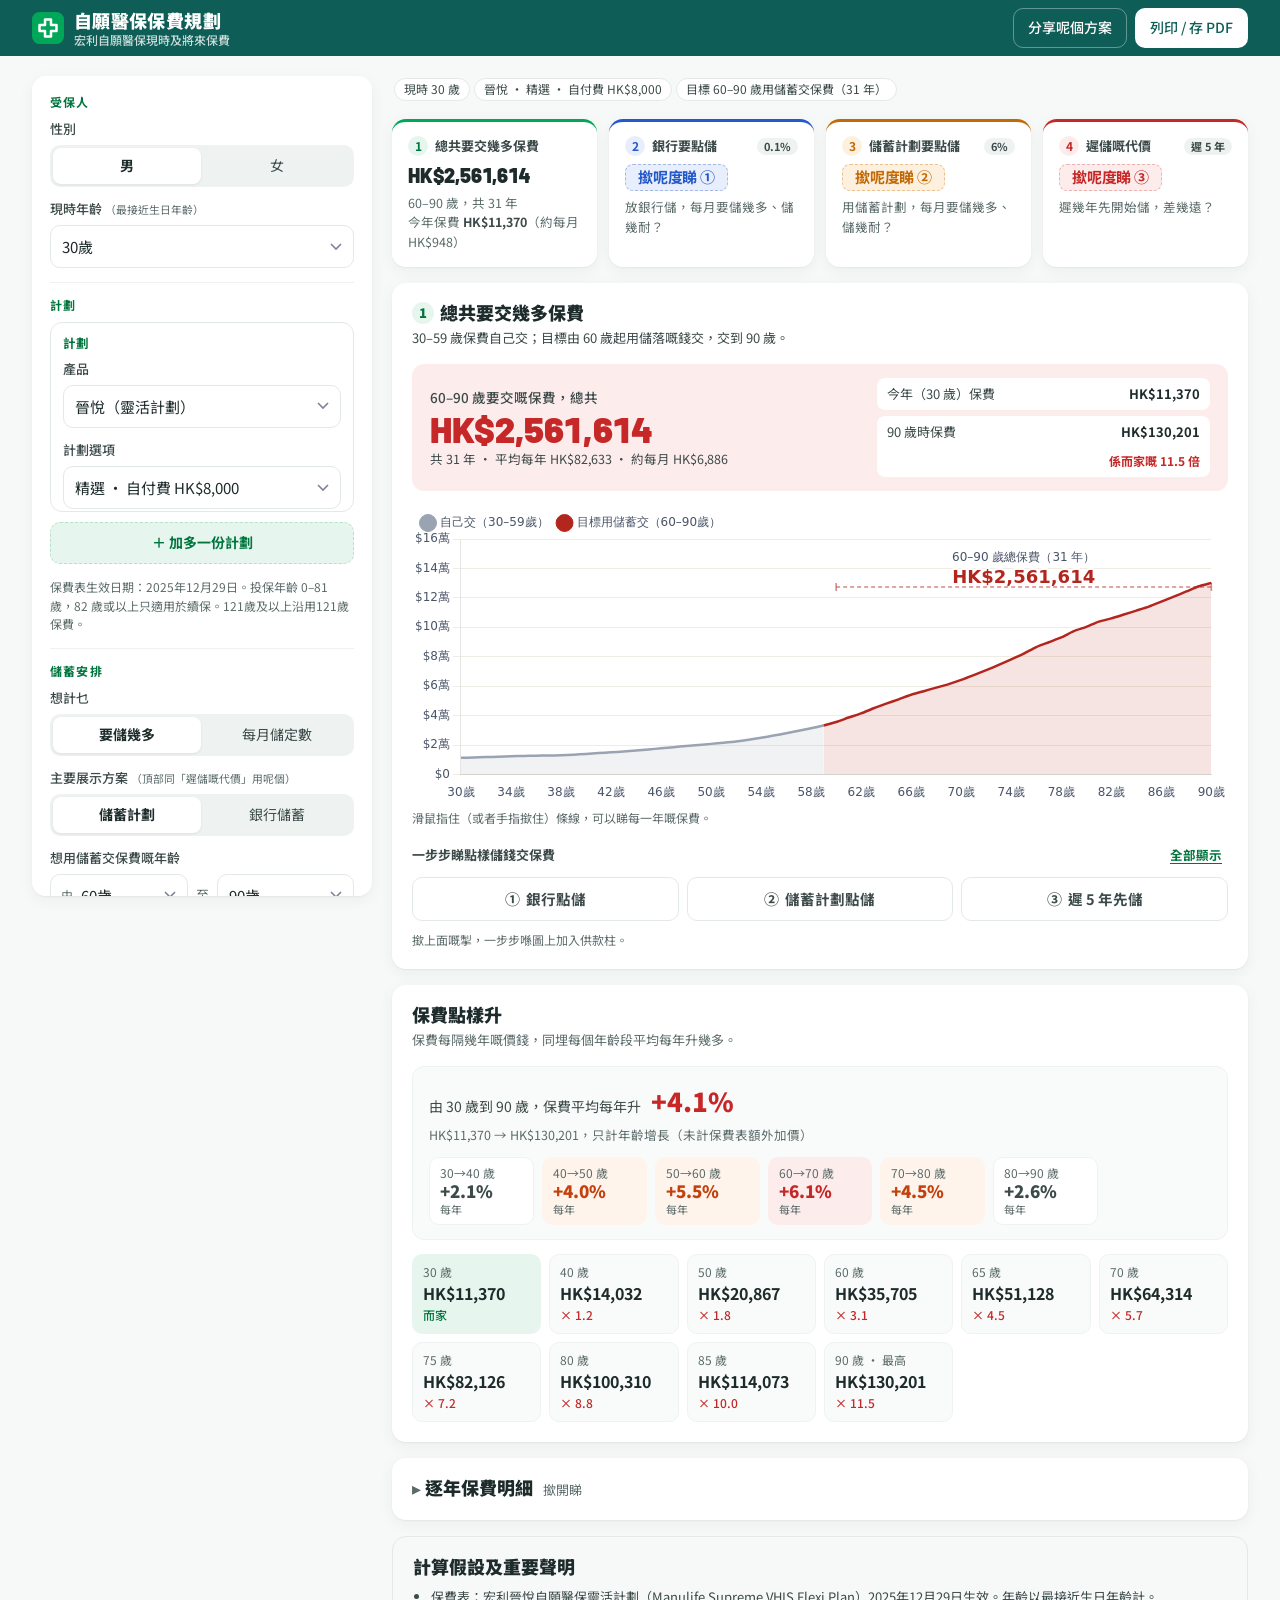
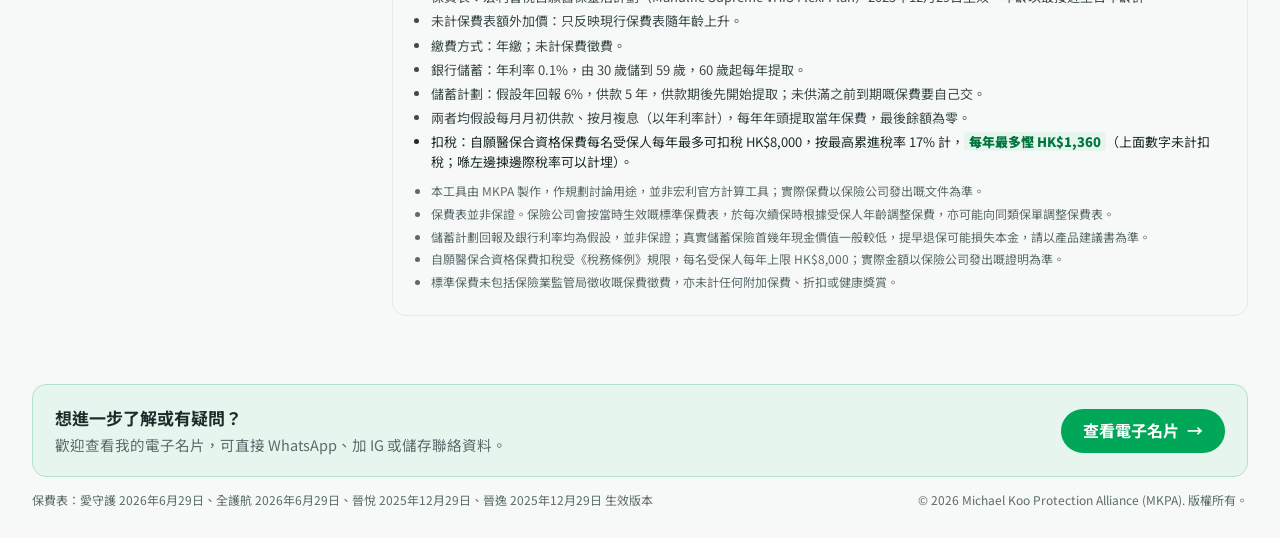
==== index.html @ 724c80df "頁頭：工具名下面加一行細字簡介 Co-Authored-By: Claude Opus 5.5 <noreply@anthropic.com> Claude-Session: https://clau" ====
<!DOCTYPE html>
<html lang="zh-Hant-HK">
<head>
  <meta charset="UTF-8">
  <meta name="viewport" content="width=device-width, initial-scale=1.0">
  <title>自願醫保保費規劃</title>
<meta name="theme-color" content="#0E5E57">
<link rel="icon" href="favicon.ico" sizes="32x32">
<link rel="icon" href="favicon.svg" type="image/svg+xml">
<link rel="apple-touch-icon" href="apple-touch-icon.png">
<link rel="manifest" href="site.webmanifest">
<link rel="preconnect" href="https://fonts.googleapis.com">
<link rel="preconnect" href="https://fonts.gstatic.com" crossorigin>
<link href="https://fonts.googleapis.com/css2?family=Barlow:wght@500;600;700&family=Noto+Sans+HK:wght@400;500;700;900&display=swap" rel="stylesheet">
  <meta name="description" content="宏利自願醫保：現時保費、將來保費、要儲幾多、遲儲嘅代價">
  <link rel="stylesheet" href="css/style.css">
</head>
<body>
  <header class="topbar mk-header">
    <div class="wrap topbar__inner">
      <div class="topbar__brand">
        <img class="mk-logo" src="favicon.svg" alt="" width="32" height="32">
        <div class="mk-name"><h1>自願醫保保費規劃</h1><small class="mk-sub">宏利自願醫保現時及將來保費</small></div>
      </div>
      <div class="topbar__actions no-print">
        <button type="button" class="btn btn--ghost" id="copyLink">分享<span class="mk-long">呢個方案</span></button>
        <button type="button" class="btn btn--light" id="printBtn">列印<span class="mk-long"> / 存 PDF</span></button>
      </div>
    </div>
  </header>

  <main class="wrap layout">
    <!-- 輸入 -->
    <aside class="panel no-print" aria-label="輸入資料">
      <a class="jump" href="#results">睇結果 ↓</a>
      <section class="group">
        <h2 class="group__title">受保人</h2>
        <div class="field">
          <span class="label">性別</span>
          <div class="seg" role="radiogroup" id="genderSeg">
            <button type="button" role="radio" data-value="M" aria-checked="true">男</button>
            <button type="button" role="radio" data-value="F" aria-checked="false">女</button>
          </div>
        </div>
        <label class="field">
          <span class="label">現時年齡 <small>（最接近生日年齡）</small></span>
          <select id="currentAge"></select>
        </label>
      </section>

      <section class="group">
        <h2 class="group__title">計劃</h2>
        <div class="plan-box">
          <div class="plan-box__head"><span id="planNo1">計劃</span></div>
          <label class="field">
            <span class="label">產品</span>
            <select id="product"></select>
          </label>
          <label class="field">
            <span class="label">計劃選項</span>
            <select id="option"></select>
          </label>
        </div>
        <div id="extraPlans"></div>
        <button type="button" class="btn-add" id="addPlan">＋ 加多一份計劃</button>
        <p class="hint" id="productHint"></p>
      </section>

      <section class="group">
        <h2 class="group__title">儲蓄安排</h2>
        <div class="field">
          <span class="label">想計乜</span>
          <div class="seg" role="radiogroup" id="calcSeg">
            <button type="button" role="radio" data-value="need" aria-checked="true">要儲幾多</button>
            <button type="button" role="radio" data-value="fixed" aria-checked="false">每月儲定數</button>
          </div>
        </div>
        <div class="field" id="msWrap" hidden>
          <span class="label">每月儲 <small>（港元）</small></span>
          <div class="range-row range-row--num"><button type="button" class="step" data-for="monthlySaving" data-dir="-1" aria-label="減少">−</button><input type="number" id="monthlySaving" class="num-input" min="0" step="500" inputmode="numeric" value="2000"><button type="button" class="step" data-for="monthlySaving" data-dir="1" aria-label="增加">＋</button></div>
          <p class="hint">計埋利息之後，睇吓夠交保費交到幾多歲。</p>
        </div>
        <div class="field">
          <span class="label">主要展示方案 <small>（頂部同「遲儲嘅代價」用呢個）</small></span>
          <div class="seg" role="radiogroup" id="focusSeg">
            <button type="button" role="radio" data-value="plan" aria-checked="true">儲蓄計劃</button>
            <button type="button" role="radio" data-value="bank" aria-checked="false">銀行儲蓄</button>
          </div>
        </div>
        <div class="field">
          <span class="label" id="ageRangeLabel">想用儲蓄交保費嘅年齡</span>
          <div class="range-pair">
            <label class="range-pair__item"><span class="range-pair__tag">由</span><select id="startAge" aria-label="由幾歲開始用儲蓄交保費"></select></label>
            <span class="range-pair__dash" aria-hidden="true">至</span>
            <label class="range-pair__item"><select id="endAge" aria-label="交到幾歲"></select></label>
          </div>
          <p class="hint" id="ageRangeHint">之前嘅保費照舊自己交，同時儲錢。儲蓄計劃要供滿供款年期先可以提取，未供滿之前到期嘅保費都係自己交。</p>
        </div>
        <div class="field">
          <div class="label label--row"><span>銀行儲蓄利率</span><output id="bankRateOut" class="pill pill--bank"></output></div>
          <div class="range-row"><button type="button" class="step" data-for="bankRate" data-dir="-1" aria-label="減少">−</button><input type="range" id="bankRate" min="0" max="8" step="0.1" value="0.1"><button type="button" class="step" data-for="bankRate" data-dir="1" aria-label="增加">＋</button></div>
          <p class="hint">活期儲蓄一般約 0.1%；定期存款利率較高但要鎖定。</p>
        </div>
        <div class="field">
          <div class="label label--row"><span>儲蓄計劃假設年回報</span><output id="planRateOut" class="pill pill--plan"></output></div>
          <div class="range-row"><button type="button" class="step" data-for="planRate" data-dir="-1" aria-label="減少">−</button><input type="range" id="planRate" min="0" max="10" step="0.1" value="6"><button type="button" class="step" data-for="planRate" data-dir="1" aria-label="增加">＋</button></div>
        </div>
        <div class="field">
          <div class="label label--row"><span>儲蓄計劃供款年期</span><output id="planYearsOut" class="pill pill--plan"></output></div>
          <div class="range-row"><button type="button" class="step" data-for="planYears" data-dir="-1" aria-label="減少">−</button><input type="range" id="planYears" min="1" max="20" step="1" value="5"><button type="button" class="step" data-for="planYears" data-dir="1" aria-label="增加">＋</button></div>
          <p class="hint">儲蓄保險一般要供滿供款期先可以提取，常見有 2、5、10 年；預設 5 年，按你介紹嘅產品改。</p>
        </div>
      </section>

      <section class="group">
        <h2 class="group__title">保費假設</h2>
        <div class="field">
          <div class="label label--row"><span>保費表每年額外加價 <small>（醫療通脹，喺年齡升幅之上）</small></span><output id="inflationOut" class="pill"></output></div>
          <div class="range-row"><button type="button" class="step" data-for="inflation" data-dir="-1" aria-label="減少">−</button><input type="range" id="inflation" min="0" max="8" step="0.5" value="0"><button type="button" class="step" data-for="inflation" data-dir="1" aria-label="增加">＋</button></div>
          <div class="combo" id="inflationCombo"></div>
          <p class="hint">保費隨年齡上升嘅部分，保費表已經計咗。呢度係保險公司將成個保費表加價，建議用 0%–3%；0% 即係只按現行保費表。</p>
        </div>
        <div class="field">
          <span class="label">繳費方式</span>
          <div class="seg seg--4" role="radiogroup" id="modeSeg">
            <button type="button" role="radio" data-value="annual" aria-checked="true">年繳</button>
            <button type="button" role="radio" data-value="semi" aria-checked="false">半年</button>
            <button type="button" role="radio" data-value="quarterly" aria-checked="false">季繳</button>
            <button type="button" role="radio" data-value="monthly" aria-checked="false">月繳</button>
          </div>
        </div>
        <label class="field">
            <span class="label">扣稅 <small>（按邊際稅率）</small></span>
            <select id="taxRate">
              <option value="0" selected>唔計</option>
              <option value="0.02">2%</option>
              <option value="0.06">6%</option>
              <option value="0.10">10%</option>
              <option value="0.14">14%</option>
              <option value="0.15">15%（標準稅率）</option>
              <option value="0.16">16%（標準稅率）</option>
              <option value="0.17">17%</option>
            </select>
        </label>
        <label class="check">
          <input type="checkbox" id="levy">
          <span>加上保費徵費（0.1%）</span>
        </label>
      </section>

      <button type="button" class="btn btn--outline btn--block" id="resetBtn">重設</button>
    </aside>

    <!-- 結果 -->
    <section class="results" id="results" aria-live="polite">
      <div class="errors" id="errors" hidden></div>

      <div id="resultBody">
        <div class="print-only print-meta" id="printMeta"></div>
        <div class="client-line" id="clientLine"></div>

        <div class="kpis">
          <a class="kpi" href="#secFuture">
            <div class="kpi__q"><span class="num">1</span>總共要交幾多保費</div>
            <div class="kpi__v" id="kTotal">—</div>
            <div class="kpi__s" id="kTotalSub"></div>
          </a>
          <a class="kpi kpi--bank" href="#secSave" data-step="bank">
            <div class="kpi__q"><span class="num">2</span><span id="kBankTitle">銀行要點儲</span><span class="kpi__tag" id="kBankTag"></span></div>
            <div class="kpi__v" id="kBank">—</div>
            <div class="kpi__s" id="kBankSub"></div>
          </a>
          <a class="kpi kpi--plan" href="#secSave" data-step="plan">
            <div class="kpi__q"><span class="num">3</span><span id="kPlanTitle">儲蓄計劃要點儲</span><span class="kpi__tag" id="kPlanTag"></span></div>
            <div class="kpi__v" id="kPlan">—</div>
            <div class="kpi__s" id="kPlanSub"></div>
          </a>
          <a class="kpi kpi--alert" href="#secDelay" data-step="delay">
            <div class="kpi__q"><span class="num">4</span>遲儲嘅代價<span class="kpi__tag" id="kDelayTag"></span></div>
            <div class="kpi__v" id="kDelay">—</div>
            <div class="kpi__s" id="kDelaySub"></div>
          </a>
        </div>

        <!-- 1：總保費 + 一步步睇點儲 -->
        <section class="card" id="secFuture">
          <header class="card__head">
            <div>
              <h2><span class="num">1</span>總共要交幾多保費</h2>
              <p class="card__sub who-line" id="futureWho"></p>
              <p class="card__sub" id="futureSub"></p>
            </div>
          </header>
          <div class="total-hero" id="totalHero"></div>
          <div class="chart chart--tall"><canvas id="premiumChart" aria-label="逐年保費圖"></canvas></div>
          <p class="hint chart-tip no-print">滑鼠指住（或者手指撳住）條線，可以睇每一年嘅保費。</p>
          <div class="story no-print" id="story">
            <div class="story__title"><span>一步步睇點樣儲錢交保費</span><button type="button" class="story__all" id="storyAll">全部顯示</button></div>
            <div class="story__steps">
              <button type="button" class="story__btn story__btn--bank" data-step="bank" aria-pressed="false"><span class="story__n">①</span><span>銀行點儲</span></button>
              <button type="button" class="story__btn story__btn--plan" data-step="plan" aria-pressed="false"><span class="story__n">②</span><span>儲蓄計劃點儲</span></button>
              <button type="button" class="story__btn story__btn--delay" data-step="delay" aria-pressed="false"><span class="story__n">③</span><span id="storyDelayLabel">遲 5 年先儲</span></button>
            </div>
          </div>
          <div class="story-notes" id="storyNotes"></div>
        </section>

        <!-- 3 -->
        <section class="card" id="secSave">
          <header class="card__head">
            <div>
              <h2><span class="num">2</span><span class="num">3</span><span id="saveTitle">要儲幾多</span></h2>
              <p class="card__sub" id="saveSub"></p>
            </div>
          </header>
          <div class="compare" id="compare"></div>
          <h3 class="mini-title" id="totalTitle">總共要拎出嚟</h3>
          <div class="hbars" id="totalBars"></div>
          <details class="more">
            <summary>睇儲蓄戶口餘額變化</summary>
            <p class="card__sub">先儲錢令餘額上升，開始交保費後逐年減少，去到最後一年剛好用晒。</p>
            <div class="chart"><canvas id="balanceChart" aria-label="儲蓄餘額圖"></canvas></div>
          </details>
        </section>

        <!-- 4 -->
        <section class="card" id="secDelay">
          <header class="card__head card__head--wrap">
            <div>
              <h2><span class="num num--alert">4</span>遲儲嘅代價</h2>
              <p class="card__sub" id="delaySub"></p>
            </div>
            <div class="seg seg--tabs no-print" role="radiogroup" id="delayTabs">
              <button type="button" role="radio" data-value="plan" aria-checked="true">儲蓄計劃</button>
              <button type="button" role="radio" data-value="bank" aria-checked="false">銀行儲蓄</button>
            </div>
          </header>
          <div class="delay-lead" id="delayLead"></div>
          <div class="ladder" id="delayLadder"></div>
          <p class="hint ladder-note"><span class="key key--base" id="keyBase"></span><span id="keyBaseText">而家開始每月要儲</span>　<span class="key key--extra"></span><span id="keyExtraText">遲咗每月要多儲</span></p>
          <div class="nosave" id="noSave"></div>
        </section>

        <!-- 保費點樣升 -->
        <section class="card" id="secGrowth">
          <header class="card__head">
            <div>
              <h2>保費點樣升</h2>
              <p class="card__sub">保費每隔幾年嘅價錢，同埋每個年齡段平均每年升幾多。</p>
            </div>
          </header>
          <div id="growth"></div>
          <div class="milestones" id="milestones"></div>
        </section>

        <!-- 明細 -->
        <section class="card">
          <details id="detailBox">
            <summary><h2>逐年保費明細</h2><span class="card__sub">撳開睇</span></summary>
            <p class="hint" id="detailNote"></p>
            <div class="table-wrap"><table class="detail" id="detailTable"></table></div>
          </details>
        </section>

        <section class="card card--quiet">
          <h2>計算假設及重要聲明</h2>
          <ul class="assume" id="assumptions"></ul>
          <ul class="disclaimer">
            <li>本工具由 MKPA 製作，作規劃討論用途，並非宏利官方計算工具；實際保費以保險公司發出嘅文件為準。</li>
            <li>保費表並非保證。保險公司會按當時生效嘅標準保費表，於每次續保時根據受保人年齡調整保費，亦可能向同類保單調整保費表。</li>
            <li>儲蓄計劃回報及銀行利率均為假設，並非保證；真實儲蓄保險首幾年現金價值一般較低，提早退保可能損失本金，請以產品建議書為準。</li>
            <li>自願醫保合資格保費扣稅受《稅務條例》規限，每名受保人每年上限 HK$8,000；實際金額以保險公司發出嘅證明為準。</li>
            <li>標準保費未包括保險業監管局徵收嘅保費徵費，亦未計任何附加保費、折扣或健康獎賞。</li>
          </ul>
        </section>
      </div>
    </section>
  </main>

  <footer class="footer">
    <div class="wrap">
      <div class="mk-ecard">
        <div class="mk-ecard-txt"><b>想進一步了解或有疑問？</b><span>歡迎查看我的電子名片，可直接 WhatsApp、加 IG 或儲存聯絡資料。</span></div>
        <a class="mk-ecard-btn" href="https://api.portfoplus.com/api/v1/adviser/5e41564ab3b1bc00153394db?m=link&amp;r=adviser" target="_blank" rel="noopener">查看電子名片 <span aria-hidden="true">→</span></a>
        <div class="mk-ecard-qr"><svg viewBox="0 0 41 41" width="90" height="90" shape-rendering="crispEdges" aria-label="電子名片二維碼"><rect width="41" height="41" fill="#fff"/><path d="M2,2h1v1h-1zM3,2h1v1h-1zM4,2h1v1h-1zM5,2h1v1h-1zM6,2h1v1h-1zM7,2h1v1h-1zM8,2h1v1h-1zM11,2h1v1h-1zM16,2h1v1h-1zM19,2h1v1h-1zM20,2h1v1h-1zM21,2h1v1h-1zM22,2h1v1h-1zM25,2h1v1h-1zM28,2h1v1h-1zM32,2h1v1h-1zM33,2h1v1h-1zM34,2h1v1h-1zM35,2h1v1h-1zM36,2h1v1h-1zM37,2h1v1h-1zM38,2h1v1h-1zM2,3h1v1h-1zM8,3h1v1h-1zM11,3h1v1h-1zM15,3h1v1h-1zM16,3h1v1h-1zM18,3h1v1h-1zM19,3h1v1h-1zM22,3h1v1h-1zM24,3h1v1h-1zM28,3h1v1h-1zM29,3h1v1h-1zM32,3h1v1h-1zM38,3h1v1h-1zM2,4h1v1h-1zM4,4h1v1h-1zM5,4h1v1h-1zM6,4h1v1h-1zM8,4h1v1h-1zM10,4h1v1h-1zM14,4h1v1h-1zM22,4h1v1h-1zM23,4h1v1h-1zM24,4h1v1h-1zM25,4h1v1h-1zM29,4h1v1h-1zM32,4h1v1h-1zM34,4h1v1h-1zM35,4h1v1h-1zM36,4h1v1h-1zM38,4h1v1h-1zM2,5h1v1h-1zM4,5h1v1h-1zM5,5h1v1h-1zM6,5h1v1h-1zM8,5h1v1h-1zM10,5h1v1h-1zM11,5h1v1h-1zM14,5h1v1h-1zM18,5h1v1h-1zM19,5h1v1h-1zM21,5h1v1h-1zM24,5h1v1h-1zM25,5h1v1h-1zM26,5h1v1h-1zM27,5h1v1h-1zM28,5h1v1h-1zM29,5h1v1h-1zM30,5h1v1h-1zM32,5h1v1h-1zM34,5h1v1h-1zM35,5h1v1h-1zM36,5h1v1h-1zM38,5h1v1h-1zM2,6h1v1h-1zM4,6h1v1h-1zM5,6h1v1h-1zM6,6h1v1h-1zM8,6h1v1h-1zM10,6h1v1h-1zM11,6h1v1h-1zM16,6h1v1h-1zM17,6h1v1h-1zM20,6h1v1h-1zM21,6h1v1h-1zM25,6h1v1h-1zM30,6h1v1h-1zM32,6h1v1h-1zM34,6h1v1h-1zM35,6h1v1h-1zM36,6h1v1h-1zM38,6h1v1h-1zM2,7h1v1h-1zM8,7h1v1h-1zM10,7h1v1h-1zM12,7h1v1h-1zM14,7h1v1h-1zM20,7h1v1h-1zM22,7h1v1h-1zM23,7h1v1h-1zM24,7h1v1h-1zM29,7h1v1h-1zM32,7h1v1h-1zM38,7h1v1h-1zM2,8h1v1h-1zM3,8h1v1h-1zM4,8h1v1h-1zM5,8h1v1h-1zM6,8h1v1h-1zM7,8h1v1h-1zM8,8h1v1h-1zM10,8h1v1h-1zM12,8h1v1h-1zM14,8h1v1h-1zM16,8h1v1h-1zM18,8h1v1h-1zM20,8h1v1h-1zM22,8h1v1h-1zM24,8h1v1h-1zM26,8h1v1h-1zM28,8h1v1h-1zM30,8h1v1h-1zM32,8h1v1h-1zM33,8h1v1h-1zM34,8h1v1h-1zM35,8h1v1h-1zM36,8h1v1h-1zM37,8h1v1h-1zM38,8h1v1h-1zM10,9h1v1h-1zM11,9h1v1h-1zM12,9h1v1h-1zM13,9h1v1h-1zM15,9h1v1h-1zM16,9h1v1h-1zM17,9h1v1h-1zM23,9h1v1h-1zM24,9h1v1h-1zM25,9h1v1h-1zM26,9h1v1h-1zM28,9h1v1h-1zM2,10h1v1h-1zM4,10h1v1h-1zM5,10h1v1h-1zM6,10h1v1h-1zM7,10h1v1h-1zM8,10h1v1h-1zM15,10h1v1h-1zM16,10h1v1h-1zM17,10h1v1h-1zM19,10h1v1h-1zM22,10h1v1h-1zM27,10h1v1h-1zM29,10h1v1h-1zM30,10h1v1h-1zM32,10h1v1h-1zM33,10h1v1h-1zM34,10h1v1h-1zM35,10h1v1h-1zM36,10h1v1h-1zM2,11h1v1h-1zM3,11h1v1h-1zM4,11h1v1h-1zM7,11h1v1h-1zM9,11h1v1h-1zM11,11h1v1h-1zM13,11h1v1h-1zM16,11h1v1h-1zM17,11h1v1h-1zM18,11h1v1h-1zM20,11h1v1h-1zM21,11h1v1h-1zM24,11h1v1h-1zM25,11h1v1h-1zM26,11h1v1h-1zM28,11h1v1h-1zM31,11h1v1h-1zM37,11h1v1h-1zM3,12h1v1h-1zM4,12h1v1h-1zM5,12h1v1h-1zM8,12h1v1h-1zM11,12h1v1h-1zM15,12h1v1h-1zM16,12h1v1h-1zM20,12h1v1h-1zM23,12h1v1h-1zM24,12h1v1h-1zM26,12h1v1h-1zM27,12h1v1h-1zM28,12h1v1h-1zM29,12h1v1h-1zM32,12h1v1h-1zM34,12h1v1h-1zM35,12h1v1h-1zM37,12h1v1h-1zM38,12h1v1h-1zM2,13h1v1h-1zM4,13h1v1h-1zM5,13h1v1h-1zM7,13h1v1h-1zM11,13h1v1h-1zM14,13h1v1h-1zM16,13h1v1h-1zM18,13h1v1h-1zM21,13h1v1h-1zM23,13h1v1h-1zM24,13h1v1h-1zM25,13h1v1h-1zM26,13h1v1h-1zM29,13h1v1h-1zM31,13h1v1h-1zM32,13h1v1h-1zM35,13h1v1h-1zM38,13h1v1h-1zM4,14h1v1h-1zM5,14h1v1h-1zM8,14h1v1h-1zM11,14h1v1h-1zM13,14h1v1h-1zM14,14h1v1h-1zM15,14h1v1h-1zM19,14h1v1h-1zM22,14h1v1h-1zM26,14h1v1h-1zM27,14h1v1h-1zM28,14h1v1h-1zM29,14h1v1h-1zM30,14h1v1h-1zM31,14h1v1h-1zM32,14h1v1h-1zM34,14h1v1h-1zM36,14h1v1h-1zM37,14h1v1h-1zM38,14h1v1h-1zM3,15h1v1h-1zM5,15h1v1h-1zM6,15h1v1h-1zM7,15h1v1h-1zM9,15h1v1h-1zM10,15h1v1h-1zM13,15h1v1h-1zM14,15h1v1h-1zM15,15h1v1h-1zM20,15h1v1h-1zM21,15h1v1h-1zM25,15h1v1h-1zM30,15h1v1h-1zM31,15h1v1h-1zM33,15h1v1h-1zM37,15h1v1h-1zM2,16h1v1h-1zM3,16h1v1h-1zM6,16h1v1h-1zM8,16h1v1h-1zM10,16h1v1h-1zM15,16h1v1h-1zM17,16h1v1h-1zM23,16h1v1h-1zM24,16h1v1h-1zM26,16h1v1h-1zM28,16h1v1h-1zM29,16h1v1h-1zM30,16h1v1h-1zM32,16h1v1h-1zM33,16h1v1h-1zM34,16h1v1h-1zM35,16h1v1h-1zM38,16h1v1h-1zM2,17h1v1h-1zM5,17h1v1h-1zM6,17h1v1h-1zM7,17h1v1h-1zM10,17h1v1h-1zM12,17h1v1h-1zM13,17h1v1h-1zM14,17h1v1h-1zM16,17h1v1h-1zM20,17h1v1h-1zM21,17h1v1h-1zM22,17h1v1h-1zM23,17h1v1h-1zM24,17h1v1h-1zM25,17h1v1h-1zM28,17h1v1h-1zM30,17h1v1h-1zM31,17h1v1h-1zM33,17h1v1h-1zM34,17h1v1h-1zM37,17h1v1h-1zM38,17h1v1h-1zM5,18h1v1h-1zM6,18h1v1h-1zM7,18h1v1h-1zM8,18h1v1h-1zM9,18h1v1h-1zM10,18h1v1h-1zM12,18h1v1h-1zM14,18h1v1h-1zM16,18h1v1h-1zM17,18h1v1h-1zM19,18h1v1h-1zM22,18h1v1h-1zM24,18h1v1h-1zM25,18h1v1h-1zM26,18h1v1h-1zM27,18h1v1h-1zM30,18h1v1h-1zM31,18h1v1h-1zM32,18h1v1h-1zM34,18h1v1h-1zM36,18h1v1h-1zM37,18h1v1h-1zM38,18h1v1h-1zM2,19h1v1h-1zM3,19h1v1h-1zM5,19h1v1h-1zM9,19h1v1h-1zM13,19h1v1h-1zM14,19h1v1h-1zM16,19h1v1h-1zM17,19h1v1h-1zM21,19h1v1h-1zM22,19h1v1h-1zM25,19h1v1h-1zM27,19h1v1h-1zM28,19h1v1h-1zM33,19h1v1h-1zM35,19h1v1h-1zM37,19h1v1h-1zM3,20h1v1h-1zM4,20h1v1h-1zM5,20h1v1h-1zM6,20h1v1h-1zM8,20h1v1h-1zM10,20h1v1h-1zM11,20h1v1h-1zM12,20h1v1h-1zM13,20h1v1h-1zM14,20h1v1h-1zM15,20h1v1h-1zM17,20h1v1h-1zM24,20h1v1h-1zM26,20h1v1h-1zM27,20h1v1h-1zM28,20h1v1h-1zM29,20h1v1h-1zM30,20h1v1h-1zM32,20h1v1h-1zM33,20h1v1h-1zM37,20h1v1h-1zM38,20h1v1h-1zM4,21h1v1h-1zM6,21h1v1h-1zM7,21h1v1h-1zM15,21h1v1h-1zM20,21h1v1h-1zM21,21h1v1h-1zM22,21h1v1h-1zM23,21h1v1h-1zM24,21h1v1h-1zM28,21h1v1h-1zM32,21h1v1h-1zM35,21h1v1h-1zM38,21h1v1h-1zM2,22h1v1h-1zM3,22h1v1h-1zM4,22h1v1h-1zM5,22h1v1h-1zM6,22h1v1h-1zM8,22h1v1h-1zM11,22h1v1h-1zM12,22h1v1h-1zM14,22h1v1h-1zM16,22h1v1h-1zM17,22h1v1h-1zM18,22h1v1h-1zM19,22h1v1h-1zM22,22h1v1h-1zM24,22h1v1h-1zM26,22h1v1h-1zM27,22h1v1h-1zM28,22h1v1h-1zM29,22h1v1h-1zM31,22h1v1h-1zM32,22h1v1h-1zM34,22h1v1h-1zM36,22h1v1h-1zM3,23h1v1h-1zM4,23h1v1h-1zM9,23h1v1h-1zM10,23h1v1h-1zM11,23h1v1h-1zM12,23h1v1h-1zM16,23h1v1h-1zM18,23h1v1h-1zM21,23h1v1h-1zM22,23h1v1h-1zM25,23h1v1h-1zM26,23h1v1h-1zM28,23h1v1h-1zM30,23h1v1h-1zM35,23h1v1h-1zM3,24h1v1h-1zM5,24h1v1h-1zM8,24h1v1h-1zM10,24h1v1h-1zM11,24h1v1h-1zM13,24h1v1h-1zM14,24h1v1h-1zM15,24h1v1h-1zM16,24h1v1h-1zM17,24h1v1h-1zM18,24h1v1h-1zM19,24h1v1h-1zM22,24h1v1h-1zM23,24h1v1h-1zM24,24h1v1h-1zM27,24h1v1h-1zM29,24h1v1h-1zM32,24h1v1h-1zM33,24h1v1h-1zM34,24h1v1h-1zM35,24h1v1h-1zM37,24h1v1h-1zM38,24h1v1h-1zM3,25h1v1h-1zM5,25h1v1h-1zM7,25h1v1h-1zM9,25h1v1h-1zM12,25h1v1h-1zM14,25h1v1h-1zM17,25h1v1h-1zM18,25h1v1h-1zM20,25h1v1h-1zM21,25h1v1h-1zM22,25h1v1h-1zM23,25h1v1h-1zM25,25h1v1h-1zM26,25h1v1h-1zM28,25h1v1h-1zM29,25h1v1h-1zM33,25h1v1h-1zM34,25h1v1h-1zM37,25h1v1h-1zM38,25h1v1h-1zM3,26h1v1h-1zM8,26h1v1h-1zM9,26h1v1h-1zM12,26h1v1h-1zM14,26h1v1h-1zM16,26h1v1h-1zM17,26h1v1h-1zM18,26h1v1h-1zM19,26h1v1h-1zM21,26h1v1h-1zM24,26h1v1h-1zM26,26h1v1h-1zM27,26h1v1h-1zM29,26h1v1h-1zM32,26h1v1h-1zM34,26h1v1h-1zM36,26h1v1h-1zM37,26h1v1h-1zM38,26h1v1h-1zM2,27h1v1h-1zM3,27h1v1h-1zM6,27h1v1h-1zM7,27h1v1h-1zM10,27h1v1h-1zM11,27h1v1h-1zM13,27h1v1h-1zM18,27h1v1h-1zM20,27h1v1h-1zM21,27h1v1h-1zM23,27h1v1h-1zM25,27h1v1h-1zM28,27h1v1h-1zM30,27h1v1h-1zM31,27h1v1h-1zM33,27h1v1h-1zM2,28h1v1h-1zM4,28h1v1h-1zM6,28h1v1h-1zM8,28h1v1h-1zM12,28h1v1h-1zM14,28h1v1h-1zM15,28h1v1h-1zM17,28h1v1h-1zM18,28h1v1h-1zM19,28h1v1h-1zM22,28h1v1h-1zM23,28h1v1h-1zM26,28h1v1h-1zM29,28h1v1h-1zM37,28h1v1h-1zM38,28h1v1h-1zM2,29h1v1h-1zM7,29h1v1h-1zM9,29h1v1h-1zM12,29h1v1h-1zM14,29h1v1h-1zM15,29h1v1h-1zM16,29h1v1h-1zM17,29h1v1h-1zM18,29h1v1h-1zM20,29h1v1h-1zM21,29h1v1h-1zM23,29h1v1h-1zM24,29h1v1h-1zM31,29h1v1h-1zM32,29h1v1h-1zM33,29h1v1h-1zM35,29h1v1h-1zM37,29h1v1h-1zM2,30h1v1h-1zM4,30h1v1h-1zM5,30h1v1h-1zM6,30h1v1h-1zM7,30h1v1h-1zM8,30h1v1h-1zM9,30h1v1h-1zM13,30h1v1h-1zM14,30h1v1h-1zM15,30h1v1h-1zM16,30h1v1h-1zM17,30h1v1h-1zM19,30h1v1h-1zM21,30h1v1h-1zM24,30h1v1h-1zM27,30h1v1h-1zM28,30h1v1h-1zM29,30h1v1h-1zM30,30h1v1h-1zM31,30h1v1h-1zM32,30h1v1h-1zM33,30h1v1h-1zM34,30h1v1h-1zM36,30h1v1h-1zM38,30h1v1h-1zM10,31h1v1h-1zM12,31h1v1h-1zM14,31h1v1h-1zM18,31h1v1h-1zM19,31h1v1h-1zM20,31h1v1h-1zM21,31h1v1h-1zM24,31h1v1h-1zM25,31h1v1h-1zM30,31h1v1h-1zM34,31h1v1h-1zM35,31h1v1h-1zM37,31h1v1h-1zM2,32h1v1h-1zM3,32h1v1h-1zM4,32h1v1h-1zM5,32h1v1h-1zM6,32h1v1h-1zM7,32h1v1h-1zM8,32h1v1h-1zM17,32h1v1h-1zM18,32h1v1h-1zM20,32h1v1h-1zM22,32h1v1h-1zM23,32h1v1h-1zM27,32h1v1h-1zM30,32h1v1h-1zM32,32h1v1h-1zM34,32h1v1h-1zM36,32h1v1h-1zM38,32h1v1h-1zM2,33h1v1h-1zM8,33h1v1h-1zM10,33h1v1h-1zM11,33h1v1h-1zM14,33h1v1h-1zM15,33h1v1h-1zM23,33h1v1h-1zM24,33h1v1h-1zM28,33h1v1h-1zM30,33h1v1h-1zM34,33h1v1h-1zM35,33h1v1h-1zM37,33h1v1h-1zM2,34h1v1h-1zM4,34h1v1h-1zM5,34h1v1h-1zM6,34h1v1h-1zM8,34h1v1h-1zM10,34h1v1h-1zM12,34h1v1h-1zM14,34h1v1h-1zM16,34h1v1h-1zM17,34h1v1h-1zM19,34h1v1h-1zM21,34h1v1h-1zM24,34h1v1h-1zM27,34h1v1h-1zM29,34h1v1h-1zM30,34h1v1h-1zM31,34h1v1h-1zM32,34h1v1h-1zM33,34h1v1h-1zM34,34h1v1h-1zM36,34h1v1h-1zM37,34h1v1h-1zM2,35h1v1h-1zM4,35h1v1h-1zM5,35h1v1h-1zM6,35h1v1h-1zM8,35h1v1h-1zM10,35h1v1h-1zM11,35h1v1h-1zM12,35h1v1h-1zM15,35h1v1h-1zM16,35h1v1h-1zM18,35h1v1h-1zM19,35h1v1h-1zM21,35h1v1h-1zM22,35h1v1h-1zM23,35h1v1h-1zM25,35h1v1h-1zM26,35h1v1h-1zM27,35h1v1h-1zM28,35h1v1h-1zM29,35h1v1h-1zM30,35h1v1h-1zM32,35h1v1h-1zM34,35h1v1h-1zM37,35h1v1h-1zM38,35h1v1h-1zM2,36h1v1h-1zM4,36h1v1h-1zM5,36h1v1h-1zM6,36h1v1h-1zM8,36h1v1h-1zM10,36h1v1h-1zM12,36h1v1h-1zM16,36h1v1h-1zM17,36h1v1h-1zM18,36h1v1h-1zM20,36h1v1h-1zM23,36h1v1h-1zM28,36h1v1h-1zM30,36h1v1h-1zM35,36h1v1h-1zM36,36h1v1h-1zM37,36h1v1h-1zM38,36h1v1h-1zM2,37h1v1h-1zM8,37h1v1h-1zM11,37h1v1h-1zM14,37h1v1h-1zM15,37h1v1h-1zM21,37h1v1h-1zM22,37h1v1h-1zM23,37h1v1h-1zM26,37h1v1h-1zM29,37h1v1h-1zM30,37h1v1h-1zM32,37h1v1h-1zM34,37h1v1h-1zM35,37h1v1h-1zM38,37h1v1h-1zM2,38h1v1h-1zM3,38h1v1h-1zM4,38h1v1h-1zM5,38h1v1h-1zM6,38h1v1h-1zM7,38h1v1h-1zM8,38h1v1h-1zM10,38h1v1h-1zM12,38h1v1h-1zM13,38h1v1h-1zM15,38h1v1h-1zM17,38h1v1h-1zM18,38h1v1h-1zM19,38h1v1h-1zM21,38h1v1h-1zM24,38h1v1h-1zM25,38h1v1h-1zM27,38h1v1h-1zM28,38h1v1h-1zM31,38h1v1h-1zM32,38h1v1h-1zM34,38h1v1h-1zM36,38h1v1h-1zM37,38h1v1h-1zM38,38h1v1h-1z" fill="#000"/></svg></div>
      </div>
      <div class="footer__row">
        <span>保費表：<span id="dataInfo"></span></span>
        <p class="mk-copy">© <span class="mk-year">2026</span> Michael Koo Protection Alliance (MKPA). 版權所有。</p>
      </div>
    </div>
  </footer>

  <div class="toast" id="toast" role="status" hidden></div>

  <script src="vendor/chart-4.4.1.umd.js"></script>
  <script src="data/premiums.js"></script>
  <script src="js/calc.js"></script>
  <script src="js/app.js"></script>
<script>
(function(){var d=new Date();
document.querySelectorAll('.mk-year').forEach(function(e){e.textContent=d.getFullYear();});
document.querySelectorAll('.mk-print-date').forEach(function(e){e.textContent=d.getFullYear()+' 年 '+(d.getMonth()+1)+' 月 '+d.getDate()+' 日';});})();
</script>
</body>
</html>
---- css/style.css ----
:root {
  --bg: #F6F9F8;
  --surface: #ffffff;
  --ink: #1D2B2A;
  --ink-2: #3C4A49;
  --ink-3: #5B6B6A;
  --line: #E3E9E7;
  --line-2: #EEF3F1;
  --brand: #00753E;
  --brand-fill: #00A758;
  --brand-2: #0E5E57;
  --brand-soft: #E6F6EE;
  --premium: #C62828;
  --premium-soft: #FDECEC;
  --prep: #9aa3b2;
  --bank: #2459c9;
  --bank-soft: #e8eefb;
  --plan: #c26a06;
  --plan-soft: #fdf0de;
  --radius: 14px;
  --shadow: 0 1px 2px rgba(29, 43, 42, .06), 0 4px 16px rgba(29, 43, 42, .05);
  --font: "Noto Sans HK", "PingFang HK", "Microsoft JhengHei", system-ui, sans-serif;
  --num: "Barlow", "Noto Sans HK", system-ui, sans-serif;
}

* { box-sizing: border-box; }
html { -webkit-text-size-adjust: 100%; }
body {
  margin: 0;
  background: var(--bg);
  color: var(--ink);
  font-family: var(--font);
  font-size: 15px;
  line-height: 1.55;
}
.wrap { max-width: calc(1320px + 2 * clamp(16px, 3vw, 32px)); margin: 0 auto; padding: 0 clamp(16px, 3vw, 32px); }
h1, h2, h3 { margin: 0; line-height: 1.25; }
small { font-weight: 400; color: var(--ink-3); }
.num, .kpi__v, td, output { font-variant-numeric: tabular-nums; }
.kpi__v, .total-hero__main b { font-family: var(--num); }

/* 頂部 */
.topbar { background: var(--brand-2); color: #fff; position: sticky; top: 0; z-index: 40; }
.topbar__inner { display: flex; align-items: center; justify-content: space-between; gap: 12px; min-height: 56px; padding-top: 8px; padding-bottom: 8px; }
.topbar h1 { font-size: 18px; font-weight: 900; letter-spacing: .02em; white-space: nowrap; overflow: hidden; text-overflow: ellipsis; }
.topbar__brand { display: flex; align-items: center; gap: 10px; min-width: 0; }
.topbar__brand .mk-logo { width: 32px; height: 32px; }
.topbar__actions { display: flex; gap: 8px; flex: none; }

/* 按鈕 */
.btn { font: inherit; font-size: 14px; font-weight: 500; border-radius: 10px; padding: 8px 14px; cursor: pointer; border: 1px solid transparent; transition: background .15s, border-color .15s; }
.btn--light { background: #fff; color: var(--brand-2); }
.btn--light:hover { background: #E6F6EE; }
.btn--ghost { background: transparent; color: #fff; border-color: rgba(255,255,255,.35); }
.btn--ghost:hover { background: rgba(255,255,255,.1); }
.btn--outline { background: transparent; border-color: var(--line); color: var(--ink-2); }
.btn--outline:hover { border-color: var(--ink-3); }
.btn--block { width: 100%; }

/* 版面 */
.layout { display: grid; grid-template-columns: 340px minmax(0, 1fr); gap: 20px; padding-top: 20px; padding-bottom: 32px; align-items: start; }
.panel { background: var(--surface); border-radius: var(--radius); box-shadow: var(--shadow); padding: 4px 18px 18px; position: sticky; top: 68px; max-height: calc(100vh - 80px); overflow-y: auto; }
.results { display: flex; flex-direction: column; gap: 16px; min-width: 0; }
#resultBody { display: flex; flex-direction: column; gap: 16px; }

/* 輸入 */
.group { padding: 14px 0; border-bottom: 1px solid var(--line-2); }
.group:last-of-type { border-bottom: 0; margin-bottom: 8px; }
.group__title { font-size: 12px; font-weight: 700; letter-spacing: .1em; color: var(--brand); margin-bottom: 10px; }
.field { display: block; margin-bottom: 12px; }
.field:last-child { margin-bottom: 0; }
.label { display: block; font-size: 13px; font-weight: 500; color: var(--ink-2); margin-bottom: 6px; }
.label--row { display: flex; justify-content: space-between; align-items: center; gap: 8px; }
.row2 { display: grid; grid-template-columns: 1fr 1fr; gap: 10px; align-items: end; }
select {
  width: 100%; font: inherit; font-size: 15px; color: var(--ink);
  padding: 9px 32px 9px 11px; border: 1px solid var(--line); border-radius: 10px; background: #fff;
  appearance: none; -webkit-appearance: none;
  background-image: url("data:image/svg+xml,%3Csvg xmlns='http://www.w3.org/2000/svg' width='12' height='8' viewBox='0 0 12 8'%3E%3Cpath d='M1 1l5 5 5-5' stroke='%237b8395' stroke-width='1.6' fill='none'/%3E%3C/svg%3E");
  background-repeat: no-repeat; background-position: right 11px center;
}
select:focus, input:focus-visible, button:focus-visible { outline: 2px solid var(--brand); outline-offset: 2px; }
.hint { font-size: 12px; color: var(--ink-3); margin: 6px 0 0; }
.hint:empty { display: none; }
.check { display: flex; gap: 8px; align-items: flex-start; font-size: 13px; color: var(--ink-2); cursor: pointer; margin: 2px 0 8px; }
.check input { margin-top: 3px; accent-color: var(--brand); width: 16px; height: 16px; flex: none; }
.check--field { margin-bottom: 12px; padding-bottom: 9px; }

.seg { display: grid; grid-template-columns: repeat(2, 1fr); background: var(--line-2); padding: 3px; border-radius: 10px; gap: 3px; }
.seg--4 { grid-template-columns: repeat(4, 1fr); }
.seg button { font: inherit; font-size: 14px; border: 0; background: transparent; padding: 7px 4px; border-radius: 8px; cursor: pointer; color: var(--ink-2); }
.seg button[aria-checked="true"] { background: #fff; color: var(--ink); font-weight: 700; box-shadow: 0 1px 3px rgba(0,0,0,.08); }

input[type="range"] { width: 100%; accent-color: var(--brand); margin: 4px 0 0; height: 24px; }
#bankRate { accent-color: var(--bank); }
#planRate, #planYears { accent-color: var(--plan); }
.pill { font-size: 13px; font-weight: 700; padding: 1px 9px; border-radius: 999px; background: var(--brand-soft); color: var(--brand); min-width: 52px; text-align: center; }
.pill--bank { background: var(--bank-soft); color: var(--bank); }
.pill--plan { background: var(--plan-soft); color: var(--plan); }

/* 結果 */
.errors { background: var(--premium-soft); color: var(--premium); border-radius: var(--radius); padding: 14px 16px; font-weight: 500; }
.errors ul { margin: 0; padding-left: 18px; }
.client-line { font-size: 14px; color: var(--ink-2); padding: 0 2px; }
.client-line strong { color: var(--ink); }
.client-line .tag { display: inline-block; font-size: 12px; background: #fff; border: 1px solid var(--line); border-radius: 999px; padding: 1px 9px; margin: 2px 4px 2px 0; }
.client-line .tag--warn { background: var(--premium-soft); border-color: transparent; color: var(--premium); }

.kpis { display: grid; grid-template-columns: repeat(4, minmax(0, 1fr)); gap: 12px; }
.kpi { container-type: inline-size; background: var(--surface); border-radius: var(--radius); box-shadow: var(--shadow); padding: 14px 16px 16px; border-top: 3px solid var(--brand-fill); min-width: 0; }
.kpi--alert { border-top-color: var(--premium); }
.kpi__q { font-size: 13px; font-weight: 700; color: var(--ink-2); display: flex; align-items: center; gap: 7px; }
.kpi__q .num { width: 20px; height: 20px; border-radius: 50%; background: var(--brand-soft); color: var(--brand); display: inline-grid; place-items: center; font-size: 12px; }
.kpi--alert .kpi__q .num { background: var(--premium-soft); color: var(--premium); }
.kpi__v { white-space: nowrap; font-size: clamp(15px, 11.5cqi, 28px); font-weight: 900; letter-spacing: -.01em; margin-top: 8px; line-height: 1.15; overflow-wrap: anywhere; }
.kpi__v small { font-size: 13px; font-weight: 500; white-space: nowrap; }
.kpi__s { font-size: 12.5px; color: var(--ink-3); margin-top: 6px; }
.kpi__s b { color: var(--ink-2); font-weight: 700; }
.kpi--alert .kpi__v { color: var(--premium); }

.card { background: var(--surface); border-radius: var(--radius); box-shadow: var(--shadow); padding: 18px 20px 20px; min-width: 0; }
.card--quiet { background: transparent; box-shadow: none; border: 1px solid var(--line); }
.card h2 { font-size: 18px; font-weight: 900; }
.card__head { display: flex; justify-content: space-between; align-items: flex-start; gap: 12px; margin-bottom: 12px; }
.card__sub { font-size: 13px; color: var(--ink-3); margin: 4px 0 0; }

.chart { position: relative; height: 260px; margin-top: 12px; }
.chart--tall { height: 300px; }
.chart--short { height: 220px; }

.milestones { display: grid; grid-template-columns: repeat(auto-fill, minmax(118px, 1fr)); gap: 8px; margin-top: 14px; }
.ms { border: 1px solid var(--line-2); border-radius: 10px; padding: 8px 10px; background: #F9FBFA; }
.ms__age { font-size: 12px; color: var(--ink-3); }
.ms__v { font-size: 16px; font-weight: 700; }
.ms__x { font-size: 12px; color: var(--premium); font-weight: 500; }
.ms--now { background: var(--brand-soft); border-color: transparent; }
.ms--now .ms__x { color: var(--brand); }

.compare { display: grid; grid-template-columns: 1fr 1fr; gap: 12px; }
.opt { border-radius: 12px; padding: 14px 16px; border: 1px solid var(--line-2); }
.opt--bank { background: var(--bank-soft); border-color: transparent; }
.opt--plan { background: var(--plan-soft); border-color: transparent; }
.opt__name { font-size: 13px; font-weight: 700; display: flex; justify-content: space-between; gap: 8px; }
.opt--bank .opt__name { color: var(--bank); }
.opt--plan .opt__name { color: var(--plan); }
.opt__big { font-size: 28px; font-weight: 900; margin-top: 6px; line-height: 1.1; }
.opt__big small { font-size: 13px; color: var(--ink-2); }
.opt__alt { font-size: 13px; color: var(--ink-2); margin-top: 2px; }
.opt dl { margin: 12px 0 0; display: grid; grid-template-columns: auto 1fr; gap: 4px 12px; font-size: 13px; }
.opt dt { color: var(--ink-2); }
.opt dd { margin: 0; text-align: right; font-weight: 500; font-variant-numeric: tabular-nums; }
.opt dd.good { color: var(--brand); font-weight: 700; }
.opt dd.warn { color: var(--premium); font-weight: 700; }
.opt--best { box-shadow: inset 0 0 0 2px currentColor; }
.opt--bank.opt--best { color: var(--bank); }
.opt--plan.opt--best { color: var(--plan); }
.opt--best > * { color: var(--ink); }
.opt--best .opt__name { color: inherit; }
.opt--best .opt__name span:first-child { color: inherit; }
.best { font-size: 12px; font-weight: 700; color: #fff; background: currentColor; padding: 1px 9px; border-radius: 999px; white-space: nowrap; }
.opt--bank .best { background: var(--bank); }
.opt--plan .best { background: var(--plan); }
.opt__vs { font-size: 13px; margin-top: 6px; color: var(--brand) !important; }
.opt__vs b { font-weight: 900; }
.tax-li { color: var(--ink); }
.tax-hl { color: var(--brand); font-weight: 900; background: var(--brand-soft); padding: 0 5px; border-radius: 4px; }
.range-pair { display: grid; grid-template-columns: 1fr auto 1fr; align-items: center; gap: 8px; }
.range-pair__item { position: relative; display: block; }
.range-pair__tag { position: absolute; left: 11px; top: 50%; transform: translateY(-50%); font-size: 12px; color: var(--ink-3); pointer-events: none; }
.range-pair__item:first-child select { padding-left: 30px; }
.range-pair__dash { font-size: 13px; color: var(--ink-3); }
.opt__note { font-size: 12px; color: var(--ink-2); margin-top: 10px; padding-top: 8px; border-top: 1px dashed rgba(0,0,0,.12); }
.opt--na { background: #F2F5F4; color: var(--ink-3); }
.baseline { grid-column: 1 / -1; font-size: 13px; color: var(--ink-2); background: #F9FBFA; border: 1px solid var(--line-2); border-radius: 10px; padding: 10px 14px; }
.baseline b { color: var(--premium); }

.table-wrap { overflow-x: auto; -webkit-overflow-scrolling: touch; }
table { width: 100%; border-collapse: collapse; font-size: 13.5px; }
th, td { padding: 9px 10px; text-align: right; white-space: nowrap; border-bottom: 1px solid var(--line-2); }
th:first-child, td:first-child { text-align: left; }
thead th { font-size: 12px; font-weight: 700; color: var(--ink-3); background: #F9FBFA; position: sticky; top: 0; }
.delay th.bank, .delay td.bank { color: var(--bank); }
.delay th.plan, .delay td.plan { color: var(--plan); }
.delay td.extra { color: var(--premium); font-weight: 700; }
.delay tr.now td { background: var(--brand-soft); font-weight: 700; }
.delay .sub { display: block; font-size: 11.5px; color: var(--ink-3); font-weight: 400; }
.detail tr.prep td { color: var(--ink-3); }
.detail tr td.up { color: var(--premium); }
.detail tr td.down { color: var(--brand); }
.detail tr.cover td:first-child { border-left: 3px solid var(--premium); }
.detail tr.prep td:first-child { border-left: 3px solid var(--line); }

details summary { list-style: none; cursor: pointer; display: flex; align-items: baseline; gap: 10px; }
details summary::-webkit-details-marker { display: none; }
details summary h2::before { content: "▸ "; color: var(--ink-3); }
details[open] summary h2::before { content: "▾ "; }
details[open] summary .card__sub { display: none; }
details .table-wrap { max-height: 520px; overflow-y: auto; margin-top: 12px; }

.assume, .disclaimer { margin: 10px 0 0; padding-left: 18px; font-size: 13px; color: var(--ink-2); }
.assume li, .disclaimer li { margin-bottom: 4px; }
.disclaimer { color: var(--ink-3); font-size: 12px; }

.footer { color: var(--ink-3); font-size: 12px; padding: 8px 0 28px; }
.footer__row { display: flex; justify-content: space-between; align-items: baseline; gap: 8px 16px; flex-wrap: wrap; margin-top: 14px; }
.footer .mk-copy { margin: 0; font-size: 12px; }

.toast { position: fixed; bottom: 20px; left: 50%; transform: translateX(-50%); background: var(--ink); color: #fff; padding: 10px 16px; border-radius: 10px; font-size: 14px; z-index: 10; }

/* 響應式 */
@media (max-width: 1100px) {
  .kpis { grid-template-columns: repeat(2, minmax(0, 1fr)); }
}
@media (max-width: 900px) {
  .layout { grid-template-columns: 1fr; }
  .panel { position: static; max-height: none; }
}
@media (max-width: 560px) {
  body { font-size: 14px; }
  .topbar h1 { font-size: 17px; }
  .compare { grid-template-columns: 1fr; }
  .card { padding: 16px 14px; }
  .chart--tall { height: 260px; }
  .topbar__actions .btn { padding: 7px 10px; font-size: 13px; }
}

/* 列印 */
@media print {
  @page { size: A4; margin: 12mm; }
  body { background: #fff; font-size: 11px; }
  .no-print, .toast { display: none !important; }
  .topbar { background: #fff; color: var(--brand-2); border-bottom: 2px solid var(--brand-fill); }
  .layout { display: block; padding: 0; }
  .card, .kpi { box-shadow: none; border: 1px solid var(--line); break-inside: avoid; }
  .kpis { grid-template-columns: repeat(4, 1fr); }
  .kpi__v { font-size: 16px; }
  .chart { height: 210px; }
  details .table-wrap { max-height: none; overflow: visible; }
  details:not([open]) { display: none; }
  .card:has(> #detailBox:not([open])) { display: none; }
  #resultBody { gap: 10px; }
}
[hidden] { display: none !important; }

/* 更新工具 */
.upd { display: flex; flex-direction: column; gap: 16px; padding-top: 20px; padding-bottom: 40px; max-width: 980px; }
.steps { margin: 10px 0 6px; padding-left: 20px; color: var(--ink-2); }
.steps li { margin-bottom: 6px; }
code { background: var(--line-2); padding: 1px 6px; border-radius: 5px; font-size: .92em; }
a.btn { text-decoration: none; display: inline-block; }
.btn--primary { background: var(--brand-fill); color: #fff; font-weight: 700; }
.btn--primary:hover { background: var(--brand); }
.btn[disabled] { opacity: .45; cursor: not-allowed; }
.drop { display: flex; flex-direction: column; align-items: center; gap: 4px; padding: 34px 16px; border: 2px dashed var(--line); border-radius: 14px; cursor: pointer; text-align: center; background: #F9FBFA; transition: border-color .15s, background .15s; }
.drop:hover, .drop--over { border-color: var(--brand); background: var(--brand-soft); }
.drop input { position: absolute; width: 1px; height: 1px; opacity: 0; }
.drop__big { font-size: 17px; font-weight: 700; }
.drop__small { font-size: 12.5px; color: var(--ink-3); }
.report { border: 1px solid var(--line-2); border-radius: 12px; padding: 14px 16px; margin-top: 14px; }
.report p { margin: 8px 0; font-size: 14px; }
.report__head { display: flex; justify-content: space-between; gap: 10px; align-items: center; flex-wrap: wrap; }
.badge { font-size: 12px; font-weight: 700; padding: 2px 10px; border-radius: 999px; background: var(--line-2); color: var(--ink-2); }
.badge.ok { background: var(--brand-soft); color: var(--brand); }
.badge.same { background: var(--bank-soft); color: var(--bank); }
.badge.bad { background: var(--premium-soft); color: var(--premium); }
.bad { color: var(--premium); font-size: 14px; }
details.warn { font-size: 13px; color: var(--plan); margin: 8px 0; }
details.warn summary { cursor: pointer; }
.report .table-wrap { margin-top: 10px; }
.upd__actions { display: flex; gap: 12px; align-items: center; flex-wrap: wrap; margin-top: 16px; }

/* v3：連貫性 */
a.kpi { color: inherit; text-decoration: none; display: block; transition: transform .12s, box-shadow .12s; }
a.kpi:hover { transform: translateY(-1px); box-shadow: 0 2px 4px rgba(22,33,58,.08), 0 8px 24px rgba(22,33,58,.08); }
.kpi__q { flex-wrap: wrap; }
.kpi__tag { font-size: 11px; font-weight: 700; padding: 0 7px; border-radius: 999px; background: var(--line-2); color: var(--ink-2); margin-left: auto; white-space: nowrap; }
.card h2 .num { display: inline-grid; place-items: center; width: 22px; height: 22px; border-radius: 50%; background: var(--brand-soft); color: var(--brand); font-size: 13px; margin-right: 6px; vertical-align: 2px; }
.card h2 .num + .num { margin-left: -2px; }
.card h2 .num--alert { background: var(--premium-soft); color: var(--premium); }
.mini-title { font-size: 15px; font-weight: 700; margin-top: 22px; }
.card__head--wrap { flex-wrap: wrap; }
.seg--tabs { min-width: 220px; }
.seg button[disabled] { opacity: .4; cursor: not-allowed; }
section[id^="sec"] { scroll-margin-top: 12px; }

.delay-lead { font-size: 18px; font-weight: 500; line-height: 1.5; margin: 4px 0 16px; }
.delay-lead b { color: var(--premium); font-weight: 900; }
.delay-lead__tag { display: inline-block; font-size: 12px; font-weight: 700; padding: 1px 9px; border-radius: 999px; background: var(--line-2); color: var(--ink-2); margin-right: 8px; vertical-align: 3px; }
.delay-lead .hint { display: inline; margin-left: 6px; }

.ladder { display: flex; flex-direction: column; gap: 6px; }
.rung { display: grid; grid-template-columns: 112px minmax(0, 1fr) 150px; grid-template-areas: "who bar num" "who detail num"; column-gap: 14px; row-gap: 2px; align-items: center; padding: 10px 12px; border-radius: 10px; }
.rung--now { background: var(--brand-soft); }
.rung__who { grid-area: who; display: flex; flex-direction: column; line-height: 1.3; }
.rung__who b { font-size: 15px; }
.rung__who span { font-size: 12px; color: var(--ink-3); }
.rung__bar { grid-area: bar; display: flex; height: 18px; background: var(--line-2); border-radius: 5px; overflow: hidden; }
.bar { display: block; height: 100%; }
.bar--plan { background: var(--plan); }
.bar--bank { background: var(--bank); }
.bar--extra { background: repeating-linear-gradient(135deg, var(--premium) 0 6px, #cf4a42 6px 12px); }
.rung--none .bar--plan, .rung--none .bar--bank { opacity: .55; }
.rung__detail { grid-area: detail; font-size: 12.5px; color: var(--ink-2); }
.rung__num { grid-area: num; text-align: right; display: flex; flex-direction: column; line-height: 1.3; font-variant-numeric: tabular-nums; }
.rung__num b { font-size: 16px; font-weight: 900; }
.rung__num span { font-size: 12.5px; color: var(--premium); font-weight: 700; }
.rung--now .rung__num span { color: var(--ink-3); font-weight: 400; }
.ladder-note { margin-top: 10px; }

.jump { display: none; }
@media (max-width: 900px) {
  .jump { display: block; position: sticky; top: 64px; z-index: 5; margin: 10px 0 0; text-align: center; background: var(--brand-fill); color: #fff; font-weight: 700; text-decoration: none; font-weight: 700; padding: 9px; border-radius: 10px; box-shadow: var(--shadow); }
}
@media (max-width: 560px) {
  .rung { grid-template-columns: minmax(0, 1fr) auto; grid-template-areas: "who num" "bar bar" "detail detail"; row-gap: 6px; }
  .delay-lead { font-size: 16px; }
  .seg--tabs { min-width: 0; width: 100%; }
}
.key { display: inline-block; width: 12px; height: 12px; border-radius: 3px; vertical-align: -1px; margin-right: 4px; }
.key--plan { background: var(--plan); }
.key--bank { background: var(--bank); }
.key--extra { background: repeating-linear-gradient(135deg, var(--premium) 0 3px, #cf4a42 3px 6px); }

/* v4：每月負擔 */
.kpi__from { color: var(--ink-3); font-weight: 700; }
.delay-lead b.calm { color: var(--ink); }
.rung__num b small { font-size: 12px; font-weight: 500; color: var(--ink-3); }
.rung { grid-template-columns: 112px minmax(0, 1fr) 190px; }
.nosave { margin-top: 18px; border-radius: 12px; background: var(--premium-soft); padding: 14px 16px; }
.nosave__head { font-size: 14px; color: var(--ink); }
.nosave__head b { color: var(--premium); }
.nosave__row { display: grid; grid-template-columns: repeat(auto-fit, minmax(150px, 1fr)); gap: 10px; margin-top: 12px; }
.nosave__cell { background: #fff; border-radius: 10px; padding: 10px 12px; display: flex; flex-direction: column; }
.nosave__cell span { font-size: 12px; color: var(--ink-3); }
.nosave__cell b { font-size: 20px; font-weight: 900; color: var(--premium); font-variant-numeric: tabular-nums; }
.nosave__cell small { font-size: 12px; color: var(--ink-2); }

.hbars { display: flex; flex-direction: column; gap: 8px; margin-top: 10px; }
.hbar { display: grid; grid-template-columns: 150px minmax(0, 1fr) 150px; gap: 12px; align-items: center; padding: 8px 10px; border-radius: 10px; }
.hbar--best { background: var(--brand-soft); }
.hbar__name { display: flex; flex-direction: column; line-height: 1.3; }
.hbar__name b { font-size: 14px; }
.hbar__name span { font-size: 12px; color: var(--ink-3); }
.hbar__track { height: 22px; background: var(--line-2); border-radius: 5px; overflow: hidden; display: flex; }
.bar--none { background: repeating-linear-gradient(135deg, var(--premium) 0 6px, #cf4a42 6px 12px); }
.hbar__v { text-align: right; font-weight: 900; font-size: 16px; font-variant-numeric: tabular-nums; display: flex; flex-direction: column; line-height: 1.3; }
.hbar__v span { font-size: 12px; color: var(--brand); font-weight: 700; }
details.more { margin-top: 18px; }
details.more summary { cursor: pointer; font-size: 14px; font-weight: 700; color: var(--ink-2); }
details.more summary::before { content: "▸ "; }
details.more[open] summary::before { content: "▾ "; }
@media (max-width: 560px) {
  .rung { grid-template-columns: minmax(0, 1fr) auto; }
  .hbar { grid-template-columns: minmax(0, 1fr) auto; grid-template-areas: "n v" "t t"; }
  .hbar__name { grid-area: n; } .hbar__v { grid-area: v; } .hbar__track { grid-area: t; }
}
@media print { details.more { display: none; } }

/* 升幅 */
.growth { margin-top: 16px; border: 1px solid var(--line-2); border-radius: 12px; padding: 14px 16px; background: #F9FBFA; }
.growth__main { display: flex; flex-wrap: wrap; align-items: baseline; gap: 4px 10px; }
.growth__main span { font-size: 14px; color: var(--ink-2); }
.growth__main b { font-size: 26px; font-weight: 900; color: var(--premium); font-variant-numeric: tabular-nums; }
.growth__main small { flex-basis: 100%; font-size: 12.5px; color: var(--ink-3); }
.growth__bands { display: grid; grid-template-columns: repeat(auto-fill, minmax(104px, 1fr)); gap: 8px; margin-top: 12px; }
.gb { border-radius: 10px; padding: 7px 10px; display: flex; flex-direction: column; line-height: 1.3; background: #fff; border: 1px solid var(--line-2); }
.gb span { font-size: 12px; color: var(--ink-3); }
.gb b { font-size: 17px; font-weight: 900; font-variant-numeric: tabular-nums; }
.gb small { font-size: 11px; color: var(--ink-3); }
.gb--mild b { color: var(--ink-2); }
.gb--warm { background: #fff4ec; border-color: transparent; } .gb--warm b { color: #c2410c; }
.gb--hot { background: var(--premium-soft); border-color: transparent; } .gb--hot b { color: var(--premium); }
.gb--down b { color: var(--brand); }
#detailGrowth .growth { margin-top: 12px; }
#detailNote { margin: 10px 0 0; }

/* v5：步進掣、手機、列印 */
.range-row { display: grid; grid-template-columns: 30px minmax(0, 1fr) 30px; gap: 8px; align-items: center; }
.range-row input[type="range"] { margin: 0; }
.step { font: inherit; font-size: 16px; line-height: 1; width: 30px; height: 30px; border-radius: 8px; border: 1px solid var(--line); background: #fff; color: var(--ink-2); cursor: pointer; padding: 0; }
.step:hover { border-color: var(--ink-3); color: var(--ink); }
.step:active { background: var(--line-2); }
.print-only { display: none; }
@media (max-width: 560px) {
  .kpis { grid-template-columns: 1fr; gap: 10px; }
  .kpi__v { font-size: 24px; }
}
@media print {
  .print-only { display: block; }
  .print-meta { font-size: 10px; color: var(--ink-3); }
  .chart, .chart--tall, .chart--short { height: auto !important; }
  .chart canvas { width: 100% !important; height: auto !important; max-width: 100%; }
  .card { break-inside: auto !important; page-break-inside: auto !important; padding: 12px 14px; }
  .kpis, .kpi, .chart, .compare, .opt, .rung, .hbars, .nosave, .growth, .milestones, .card__head, .delay-lead { break-inside: avoid; page-break-inside: avoid; }
  .mini-title { break-after: avoid; margin-top: 12px; }
  #secSave, #secDelay { break-before: auto; }
  .card h2 { break-after: avoid; }
  a.kpi { transform: none !important; }
  .compare { grid-template-columns: 1fr 1fr; }
  .opt__big { font-size: 22px; }
  .rung { grid-template-columns: 100px minmax(0, 1fr) 170px; }
  .milestones { grid-template-columns: repeat(6, minmax(0, 1fr)); gap: 6px; }
  .ms { padding: 6px 8px; min-width: 0; }
  .ms__v { font-size: 13px; }
  .growth__bands { grid-template-columns: repeat(6, minmax(0, 1fr)); }
  .gb b { font-size: 14px; }
  .nosave__row { grid-template-columns: repeat(3, 1fr); }
}
@media print {
  #resultBody { gap: 8px; }
  .kpis { gap: 8px; }
  .kpi { padding: 10px 12px; }
  .card h2 { font-size: 15px; }
  .card__sub { font-size: 10px; }
  .footer { padding-bottom: 0; }
  .topbar__inner { padding-top: 6px; padding-bottom: 6px; }
}
@media print {
  #secDelay { break-before: page; page-break-before: always; }
  .kpi__v { font-size: 15px !important; }
  .kpi__tag { font-size: 9px; }
}
@media print {
  .footer { font-size: 8.5px; padding: 4px 0 0; }
  .footer__row { flex-wrap: nowrap; gap: 8px; margin-top: 4px; }
  .footer .mk-copy { font-size: 8.5px; }
  .assume, .disclaimer { font-size: 9.5px; margin-top: 6px; }
  .assume li, .disclaimer li { margin-bottom: 2px; }
  .card--quiet { padding: 10px 12px; }
}
.range-row--num { grid-template-columns: 36px minmax(0, 1fr) 36px; }
.range-row--num .step { width: 36px; height: 38px; }
.num-input { width: 100%; font: inherit; font-size: 17px; font-weight: 700; text-align: center; padding: 7px 8px; border: 1px solid var(--line); border-radius: 10px; color: var(--ink); background: #fff; font-variant-numeric: tabular-nums; -moz-appearance: textfield; }
.num-input::-webkit-outer-spin-button, .num-input::-webkit-inner-spin-button { -webkit-appearance: none; margin: 0; }
.opt__big .ok { color: var(--brand); }
.opt__big .short { color: var(--premium); }
.target-line { font-size: 12.5px; color: var(--ink-3); margin-top: 6px; }
.who-line { color: var(--ink-2); }
.bar--gap { background: transparent; }
.hbar__v span.miss { color: var(--premium); }
.total-hero { display: grid; grid-template-columns: minmax(0, 1.3fr) minmax(0, 1fr); gap: 14px; align-items: center; background: var(--premium-soft); border-radius: 12px; padding: 14px 18px; margin: 4px 0 6px; }
.total-hero__main { display: flex; flex-direction: column; }
.total-hero__main span { font-size: 13.5px; color: var(--ink-2); font-weight: 500; }
.total-hero__main b { font-size: 36px; font-weight: 900; color: var(--premium); line-height: 1.15; letter-spacing: -.01em; font-variant-numeric: tabular-nums; }
.total-hero__main small { font-size: 12.5px; color: var(--ink-2); }
.total-hero__facts { display: flex; flex-direction: column; gap: 6px; }
.total-hero__facts div { display: flex; justify-content: space-between; gap: 10px; background: #fff; border-radius: 8px; padding: 6px 10px; font-size: 13px; }
.total-hero__facts span { color: var(--ink-2); }
.total-hero__facts b { font-variant-numeric: tabular-nums; white-space: nowrap; }
@media (max-width: 700px) { .total-hero { grid-template-columns: 1fr; } .total-hero__main b { font-size: 30px; } }
@media print { .total-hero { break-inside: avoid; padding: 10px 12px; } .total-hero__main b { font-size: 24px; } }
@media print {
  #secGrowth .milestones { display: none; }
  #secSave { break-before: auto; }
  .growth { margin-top: 8px; padding: 8px 12px; }
}
.combo { display: flex; flex-wrap: wrap; gap: 4px 10px; font-size: 12.5px; color: var(--ink-2); margin-top: 8px; background: var(--line-2); border-radius: 8px; padding: 6px 10px; }
.combo b { color: var(--ink); font-variant-numeric: tabular-nums; }
.combo__eq b { color: var(--premium); }
.split { grid-column: 1 / -1; margin-top: 4px; }
.split__bar { display: flex; height: 14px; border-radius: 7px; overflow: hidden; background: #fff; }
.split__seg--before { background: #9aa3b2; }
.split__seg--save { background: var(--premium); }
.split__seg--out { background: #4b5563; }
.split__items { display: grid; grid-template-columns: repeat(auto-fit, minmax(200px, 1fr)); gap: 8px; margin-top: 10px; }
.split__item { background: #fff; border-radius: 8px; padding: 7px 10px; display: grid; grid-template-columns: auto 1fr auto; column-gap: 7px; align-items: center; font-size: 12.5px; }
.split__item span { color: var(--ink-2); }
.split__item b { font-size: 15px; font-weight: 900; font-variant-numeric: tabular-nums; }
.split__item small { grid-column: 2 / -1; color: var(--ink-3); font-size: 11.5px; }
.split__dot { width: 10px; height: 10px; border-radius: 3px; display: inline-block; }
.split__dot--before { background: #9aa3b2; }
.split__dot--save { background: var(--premium); }
.split__dot--out { background: #4b5563; }
@media print {
  .total-hero { grid-template-columns: 1.2fr 1fr; gap: 8px; padding: 8px 12px; }
  .total-hero__facts div { padding: 3px 8px; font-size: 10.5px; }
  .split__items { grid-template-columns: repeat(3, 1fr); gap: 6px; margin-top: 6px; }
  .split__item { padding: 4px 8px; font-size: 10px; }
  .split__item b { font-size: 12px; }
  .split__bar { height: 10px; }
  .growth__main b { font-size: 18px; }
  .gb { padding: 4px 8px; }
}

/* ===== MKPA 統一標準（由 _standard/mkpa.css 複製，修改請先改呢份再同步到各工具）===== */
:root{
  --mk-brand:#00A758; --mk-brand-ink:#00753E; --mk-brand-soft:#E6F6EE; --mk-brand-line:#B4E2C8;
  --mk-deep:#0E5E57; --mk-ink:#1D2B2A; --mk-muted:#5B6B6A;
  --mk-bg:#F6F9F8; --mk-surface:#FFFFFF; --mk-line:#E3E9E7;
  --mk-warn:#8A5B00; --mk-warn-soft:#FFF5DC; --mk-danger:#C62828; --mk-danger-soft:#FDECEC;
  --mk-sans:"Noto Sans HK","PingFang HK","Microsoft JhengHei",system-ui,sans-serif;
  --mk-num:"Barlow","Noto Sans HK",system-ui,sans-serif;
  --mk-max:1320px;                        /* 內容最闊 */
  --mk-gutter:clamp(16px,3vw,32px);       /* 兩邊留白：手機 16px → 桌面 32px */
}
/* 版面外框：工具可以用自己嘅 class，但數值要一樣 */
.mk-wrap{width:100%;max-width:calc(var(--mk-max) + 2 * var(--mk-gutter));margin:0 auto;padding-left:var(--mk-gutter);padding-right:var(--mk-gutter);box-sizing:border-box}
/* 標題旁 icon */
.mk-logo{width:32px;height:32px;flex:none;display:block}
.mk-ecard{display:flex;align-items:center;gap:16px 24px;flex-wrap:wrap;margin:28px 0 0;padding:20px 22px;border-radius:14px;border:1px solid var(--mk-brand-line);background:var(--mk-brand-soft);font-family:var(--mk-sans);color:var(--mk-ink);text-align:left}
.mk-ecard-txt{flex:1;min-width:200px}
.mk-ecard-txt b{display:block;font-size:17px;font-weight:700;margin-bottom:2px;color:var(--mk-ink)}
.mk-ecard-txt span{color:var(--mk-muted);font-size:14.5px;line-height:1.55}
.mk-ecard-btn{display:inline-flex;align-items:center;gap:8px;min-height:44px;padding:0 22px;border-radius:999px;background:var(--mk-brand);color:#fff!important;font-weight:700;font-size:16px;text-decoration:none!important;white-space:nowrap}
.mk-ecard-btn:hover{background:var(--mk-brand-ink)}
.mk-ecard-qr{display:none}
.mk-copy{margin:14px 0 0;font-size:13px;color:var(--mk-muted);font-family:var(--mk-sans)}
.mk-print-btn{display:inline-flex;align-items:center;gap:6px;min-height:36px;padding:0 14px;border-radius:8px;border:1px solid var(--mk-brand);background:var(--mk-surface);color:var(--mk-brand-ink);font:inherit;font-size:14px;font-weight:700;cursor:pointer;white-space:nowrap}
.mk-print-btn:hover{background:var(--mk-brand-soft)}
.mk-print-head{display:none}
@media print{
  *{-webkit-print-color-adjust:exact;print-color-adjust:exact}
  .mk-no-print,.mk-print-btn,.mk-share-btn,.mk-toast,.mk-ecard-btn{display:none!important}
  .mk-header{position:static}
  .mk-ecard{break-inside:avoid;padding:10px 14px;margin-top:14px}
  .mk-ecard-qr{display:block}
  .mk-ecard-qr svg{width:22mm;height:22mm;display:block}
  .mk-ecard-txt span:after{content:"（掃描右方二維碼）"}
  .mk-print-head{display:flex;justify-content:space-between;align-items:baseline;gap:12px;border-bottom:2px solid var(--mk-brand);padding:0 0 5px;margin:0 0 10px;font-family:var(--mk-sans);color:var(--mk-muted);font-size:9pt}
  .mk-print-head b{color:var(--mk-deep);font-size:11pt}
}
/* 頁頭：統一鎖住喺頂；第一行 icon + 工具名 + 按鈕 */
.mk-header{position:sticky;top:0;z-index:50}
.mk-bar{display:flex;align-items:center;gap:12px;min-height:56px}
.mk-title{display:flex;align-items:center;gap:10px;min-width:0;font-family:var(--mk-sans);font-weight:900;font-size:17px;white-space:nowrap}
.mk-title span{overflow:hidden;text-overflow:ellipsis}
/* 工具名 + 細字簡介（兩行都擠喺 56px 頁頭入面） */
.mk-name{display:flex;flex-direction:column;justify-content:center;min-width:0;line-height:1.2}
.mk-sub{display:block;margin-top:2px;color:inherit;font-size:12px;font-weight:500;letter-spacing:0;opacity:.78;white-space:nowrap;overflow:hidden;text-overflow:ellipsis}
.mk-actions{margin-left:auto;display:flex;align-items:center;gap:8px;flex:none}
/* 分享呢個方案（同列印按鈕一樣樣式） */
.mk-share-btn{display:inline-flex;align-items:center;gap:6px;min-height:36px;padding:0 14px;border-radius:8px;border:1px solid var(--mk-brand);background:var(--mk-surface);color:var(--mk-brand-ink);font:inherit;font-size:14px;font-weight:700;cursor:pointer;white-space:nowrap}
.mk-share-btn:hover{background:var(--mk-brand-soft)}
.mk-toast{position:fixed;left:50%;bottom:24px;transform:translateX(-50%);z-index:999;background:var(--mk-ink);color:#fff;font:600 14px/1.4 var(--mk-sans);padding:10px 16px;border-radius:10px;box-shadow:0 6px 20px rgba(0,0,0,.18);max-width:calc(100vw - 32px)}
.mk-share-btn>.mk-long{margin-left:-6px} /* 抵銷 gap，令「分享呢個方案」連埋 */
.mk-print-btn>.mk-long{margin-left:-2px} /* 「列印 / 存 PDF」保留一個空格 */
/* 手機：按鈕字縮短（「分享」「列印」） */
@media (max-width:480px){.mk-long{display:none}.mk-print-btn,.mk-share-btn{padding:0 10px}}
/* ===== MKPA 統一標準 完 ===== */


/* 一步步睇點儲 */
.chart-tip { margin: 6px 0 0; }
.story { margin-top: 14px; }
.story__title { font-size: 13px; font-weight: 700; color: var(--ink-2); margin-bottom: 8px; }
.story__steps { display: grid; grid-template-columns: repeat(3, minmax(0, 1fr)); gap: 8px; }
.story__btn { display: flex; align-items: center; justify-content: center; gap: 6px; min-height: 44px; padding: 8px 10px; border-radius: 10px; border: 1.5px solid var(--line); background: #fff; color: var(--ink-2); font: inherit; font-size: 14.5px; font-weight: 700; cursor: pointer; transition: background .15s, border-color .15s, color .15s; }
.story__btn:hover { border-color: var(--ink-3); }
.story__btn[disabled] { opacity: .4; cursor: not-allowed; }
.story__n { font-size: 15px; }
.story__btn--bank[aria-pressed="true"] { background: var(--bank); border-color: var(--bank); color: #fff; }
.story__btn--plan[aria-pressed="true"] { background: var(--plan); border-color: var(--plan); color: #fff; }
.story__btn--delay[aria-pressed="true"] { background: var(--premium); border-color: var(--premium); color: #fff; }
.story-notes { display: flex; flex-direction: column; gap: 8px; margin-top: 10px; }
.story-empty { margin: 0; }
.story-note { display: flex; gap: 10px; align-items: flex-start; border-radius: 10px; padding: 10px 14px; font-size: 14px; line-height: 1.6; }
.story-note p { margin: 0; }
.story-note__n { font-weight: 900; font-size: 15px; }
.story-note--bank { background: var(--bank-soft); } .story-note--bank .story-note__n { color: var(--bank); }
.story-note--plan { background: var(--plan-soft); } .story-note--plan .story-note__n { color: var(--plan); }
.story-note--delay { background: var(--premium-soft); } .story-note--delay .story-note__n { color: var(--premium); }
.story-note b.good, .kpi__s .good { color: var(--brand); }
.story-note b.bad, .kpi__s .bad { color: var(--premium); }
.kpi--bank { border-top-color: var(--bank); }
.kpi--bank .kpi__q .num { background: var(--bank-soft); color: var(--bank); }
.kpi--plan { border-top-color: var(--plan); }
.kpi--plan .kpi__q .num { background: var(--plan-soft); color: var(--plan); }
@media (max-width: 560px) {
  .story__btn { font-size: 13px; padding: 6px; flex-direction: column; gap: 0; }
}
@media print { .story-notes { gap: 4px; } .story-note { padding: 5px 10px; font-size: 10px; } }
@media print {
  /* 「保費點樣升」列印時擺喺「要儲幾多」後面，填返第 2 頁 */
  #resultBody > * { order: 2; }
  #resultBody > .print-meta, #resultBody > .client-line, #resultBody > .kpis, #resultBody > #secFuture, #resultBody > #secSave { order: 0; }
  #resultBody > #secGrowth { order: 1; }
}
@media print {
  .rung { padding: 4px 10px; row-gap: 0; }
  .ladder { gap: 2px; }
  .delay-lead { font-size: 13px; margin: 2px 0 8px; }
  .nosave { margin-top: 8px; padding: 8px 12px; }
  .nosave__row { margin-top: 6px; }
  .nosave__cell { padding: 5px 10px; }
  .nosave__cell b { font-size: 15px; }
}

/* v6：撳先顯示 */
.kpi--locked .kpi__v { color: var(--ink-3); }
.kpi__reveal { display: inline-flex; align-items: center; font-size: 15px; font-weight: 700; color: var(--brand); border: 1.5px dashed var(--brand-line, #B4E2C8); background: var(--brand-soft); border-radius: 8px; padding: 4px 12px; }
.kpi--bank.kpi--locked .kpi__reveal { color: var(--bank); border-color: rgba(36,89,201,.35); background: var(--bank-soft); }
.kpi--plan.kpi--locked .kpi__reveal { color: var(--plan); border-color: rgba(194,106,6,.35); background: var(--plan-soft); }
.kpi--alert.kpi--locked .kpi__reveal { color: var(--premium); border-color: rgba(198,40,40,.3); background: var(--premium-soft); }
.kpi--locked { cursor: pointer; }
.kd { display: flex; flex-direction: column; gap: 2px; margin-top: 2px; }
.kd__row { display: flex; justify-content: space-between; align-items: baseline; gap: 8px; font-size: clamp(13px, 7.5cqi, 18px); }
.kd__row > span:first-child { font-size: 12px; font-weight: 700; color: var(--ink-2); font-family: var(--font); }
.kd__row--bank > span:first-child { color: var(--bank); }
.kd__row--plan > span:first-child { color: var(--plan); }
.kd__v { white-space: nowrap; color: var(--ink-3); font-weight: 700; }
.kd__v b { color: var(--premium); font-weight: 900; }
.kd__v small { font-size: 11px; }
.story__title { display: flex; justify-content: space-between; align-items: center; gap: 8px; }
.story__all { font: inherit; font-size: 12.5px; font-weight: 700; color: var(--brand); background: none; border: 0; padding: 4px 6px; cursor: pointer; text-decoration: underline; text-underline-offset: 3px; }
.compare--one { grid-template-columns: 1fr; }
.total-hero__facts .fact-peak { flex-wrap: wrap; }
.total-hero__facts .fact-peak em { flex-basis: 100%; font-style: normal; font-size: 12px; color: var(--premium); font-weight: 700; text-align: right; }
@media print { .kpi__reveal { display: none; } }

/* 多份計劃 */
.plan-box { border: 1px solid var(--line); border-radius: 12px; padding: 10px 12px 2px; margin-bottom: 10px; background: #fff; }
.plan-box__head { display: flex; justify-content: space-between; align-items: center; margin-bottom: 6px; font-size: 12.5px; font-weight: 700; color: var(--brand); }
.plan-box__del { font: inherit; font-size: 12px; color: var(--ink-3); background: none; border: 0; cursor: pointer; padding: 2px 4px; }
.plan-box__del:hover { color: var(--premium); }
.btn-add { width: 100%; font: inherit; font-size: 14px; font-weight: 700; color: var(--brand); background: var(--brand-soft); border: 1.5px dashed #B4E2C8; border-radius: 10px; padding: 9px; cursor: pointer; margin-bottom: 8px; }
.btn-add:hover { border-color: var(--brand); }
.mix { grid-column: 1 / -1; }
.mix__bar { display: flex; height: 12px; border-radius: 6px; overflow: hidden; background: #fff; }
.mix__bar span { display: block; height: 100%; }
.mix__items { display: grid; grid-template-columns: repeat(auto-fit, minmax(200px, 1fr)); gap: 8px; margin-top: 8px; }
.mix__item { background: #fff; border-radius: 8px; padding: 7px 10px; display: grid; grid-template-columns: auto 1fr auto; column-gap: 7px; align-items: center; font-size: 12.5px; }
.mix__item i { width: 10px; height: 10px; border-radius: 3px; display: inline-block; }
.mix__item span { color: var(--ink-2); }
.mix__item b { font-size: 15px; font-weight: 900; font-family: var(--num); }
.mix__item small { grid-column: 2 / -1; color: var(--ink-3); font-size: 11.5px; }
@media print { .btn-add, .plan-box__del { display: none; } .mix__item { padding: 4px 8px; font-size: 10px; } .mix__item b { font-size: 12px; } }
@media print {
  .story-note { break-inside: avoid; }
  #secSave .card__head { break-after: avoid; }
}
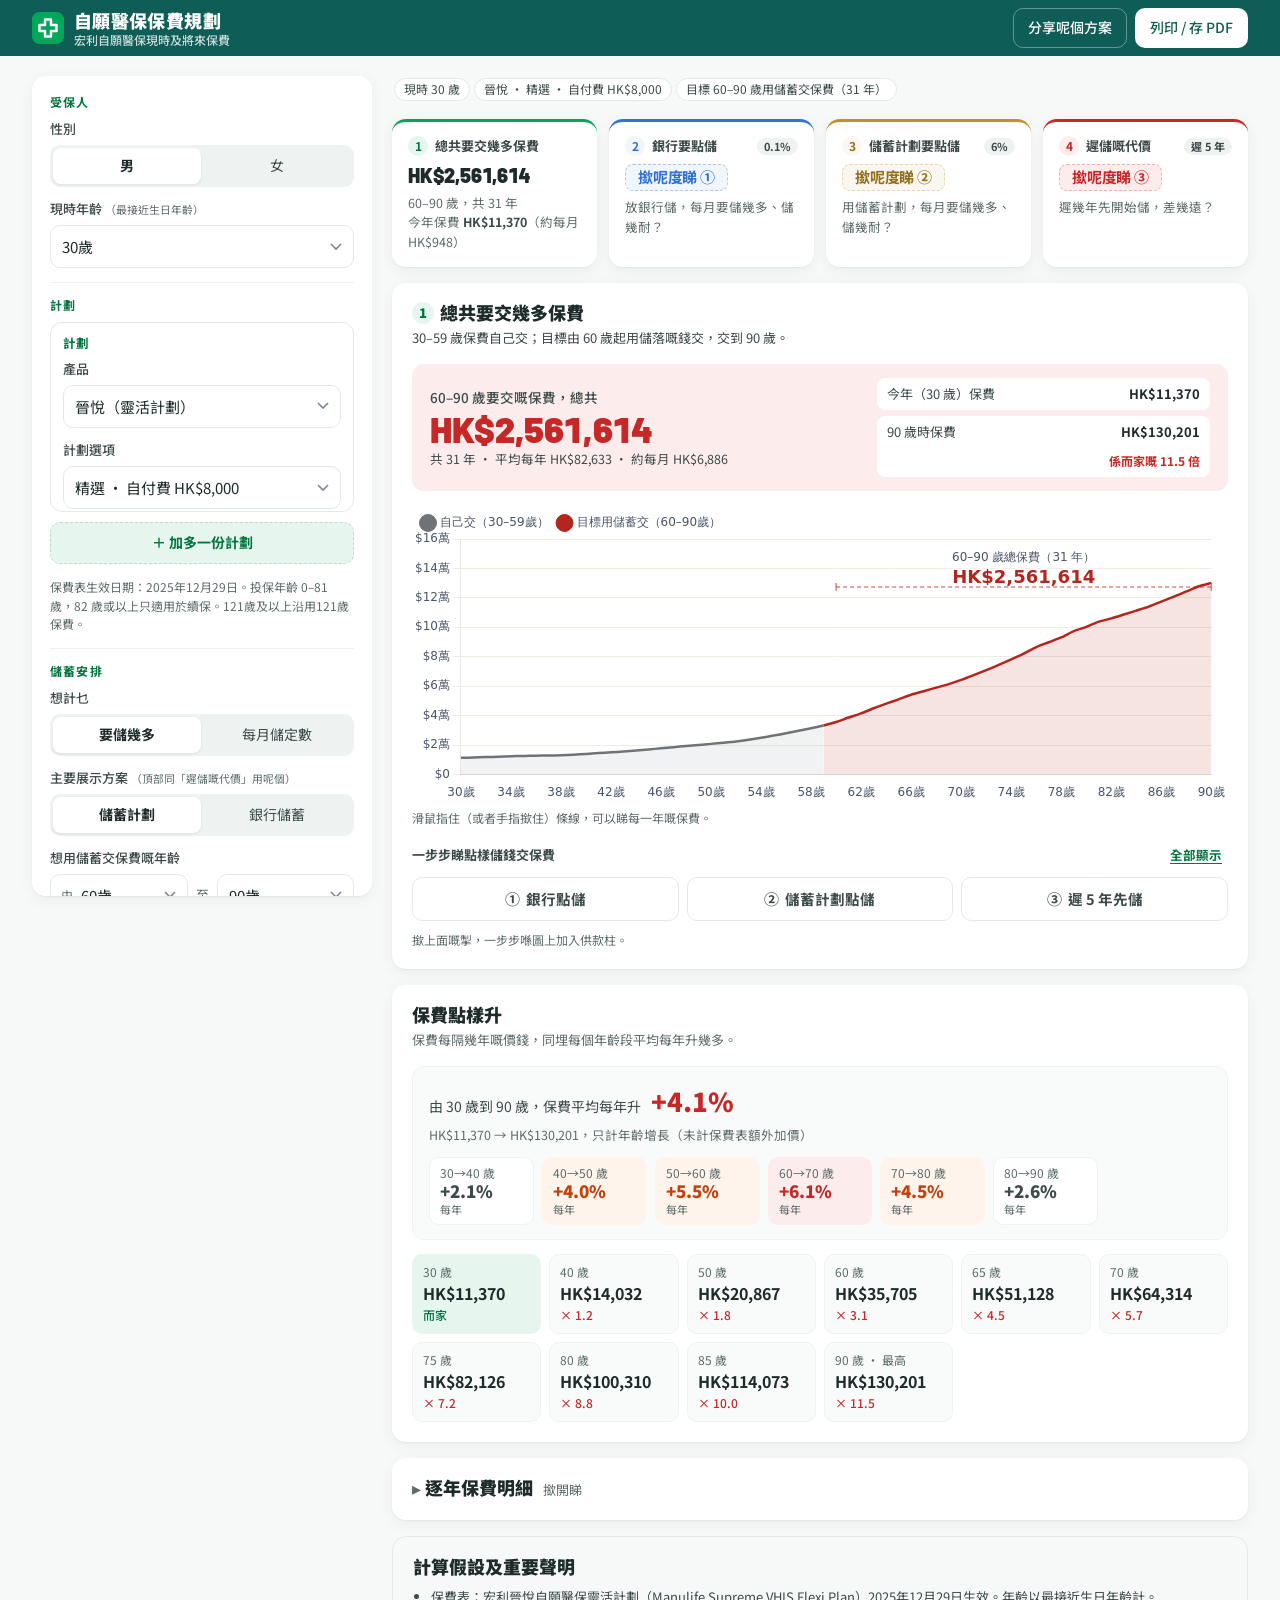
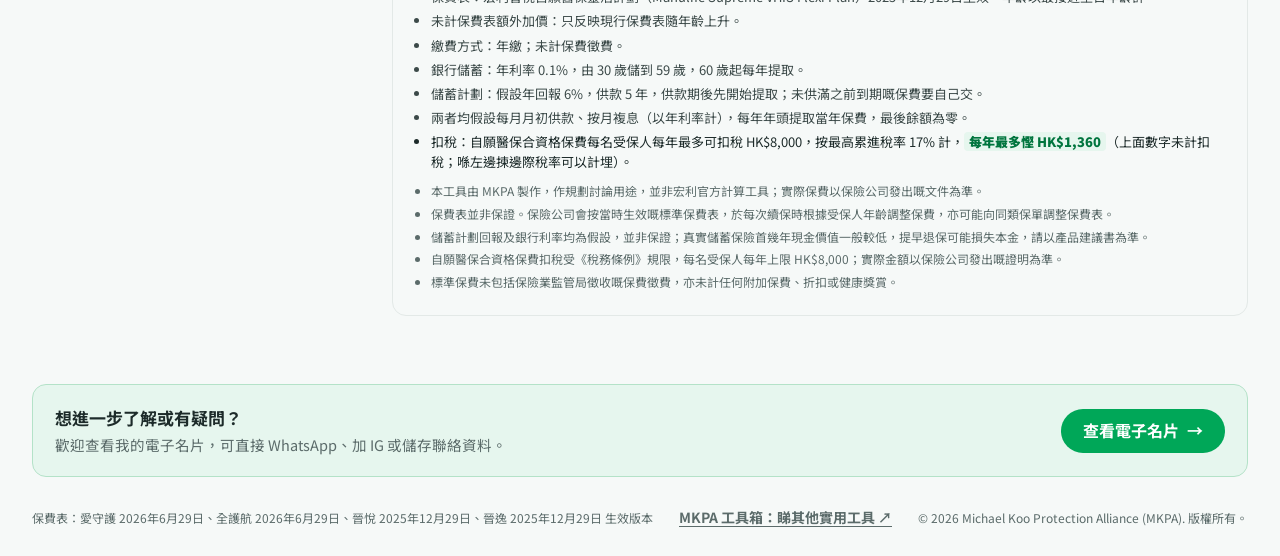
==== commit 1f5bb6c7: "頁尾加 MKPA 工具箱連結（開新分頁）；CLAUDE.md 加改名要同步 tools.json Co-Authored-By: Claude Opus 5.5 <noreply@anthropic." ====
--- a/index.html
+++ b/index.html
@@ -286,6 +286,7 @@
       </div>
       <div class="footer__row">
         <span>保費表：<span id="dataInfo"></span></span>
+        <p class="mk-home-link"><a href="https://mkpa.netlify.app/" target="_blank" rel="noopener">MKPA 工具箱：睇其他實用工具 ↗</a></p>
         <p class="mk-copy">© <span class="mk-year">2026</span> Michael Koo Protection Alliance (MKPA). 版權所有。</p>
       </div>
     </div>
--- a/css/style.css
+++ b/css/style.css
@@ -12,11 +12,11 @@
   --brand-soft: #E6F6EE;
   --premium: #C62828;
   --premium-soft: #FDECEC;
-  --prep: #9aa3b2;
-  --bank: #2459c9;
-  --bank-soft: #e8eefb;
-  --plan: #c26a06;
-  --plan-soft: #fdf0de;
+  --prep: var(--mk-cat-7);
+  --bank: var(--mk-cat-1-ink);
+  --bank-soft: var(--mk-cat-1-soft);
+  --plan: var(--mk-cat-5-ink);
+  --plan-soft: var(--mk-cat-5-soft);
   --radius: 14px;
   --shadow: 0 1px 2px rgba(29, 43, 42, .06), 0 4px 16px rgba(29, 43, 42, .05);
   --font: "Noto Sans HK", "PingFang HK", "Microsoft JhengHei", system-ui, sans-serif;
@@ -93,7 +93,7 @@
 
 input[type="range"] { width: 100%; accent-color: var(--brand); margin: 4px 0 0; height: 24px; }
 #bankRate { accent-color: var(--bank); }
-#planRate, #planYears { accent-color: var(--plan); }
+#planRate, #planYears { accent-color: var(--mk-cat-5); }
 .pill { font-size: 13px; font-weight: 700; padding: 1px 9px; border-radius: 999px; background: var(--brand-soft); color: var(--brand); min-width: 52px; text-align: center; }
 .pill--bank { background: var(--bank-soft); color: var(--bank); }
 .pill--plan { background: var(--plan-soft); color: var(--plan); }
@@ -459,7 +459,7 @@
 .combo__eq b { color: var(--premium); }
 .split { grid-column: 1 / -1; margin-top: 4px; }
 .split__bar { display: flex; height: 14px; border-radius: 7px; overflow: hidden; background: #fff; }
-.split__seg--before { background: #9aa3b2; }
+.split__seg--before { background: var(--mk-cat-7); }
 .split__seg--save { background: var(--premium); }
 .split__seg--out { background: #4b5563; }
 .split__items { display: grid; grid-template-columns: repeat(auto-fit, minmax(200px, 1fr)); gap: 8px; margin-top: 10px; }
@@ -468,7 +468,7 @@
 .split__item b { font-size: 15px; font-weight: 900; font-variant-numeric: tabular-nums; }
 .split__item small { grid-column: 2 / -1; color: var(--ink-3); font-size: 11.5px; }
 .split__dot { width: 10px; height: 10px; border-radius: 3px; display: inline-block; }
-.split__dot--before { background: #9aa3b2; }
+.split__dot--before { background: var(--mk-cat-7); }
 .split__dot--save { background: var(--premium); }
 .split__dot--out { background: #4b5563; }
 @media print {
@@ -492,7 +492,27 @@
   --mk-num:"Barlow","Noto Sans HK",system-ui,sans-serif;
   --mk-max:1320px;                        /* 內容最闊 */
   --mk-gutter:clamp(16px,3vw,32px);       /* 兩邊留白：手機 16px → 桌面 32px */
-}
+  /* 分類色盤：主色（圓點、色條、圖表）／ -ink 白底寫字 ／ -soft 淺底 */
+  --mk-cat-1:#3072D4; --mk-cat-1-ink:#3072D4; --mk-cat-1-soft:#F1F5FC;   /* 1 醫療／住院 */
+  --mk-cat-2:#D86F35; --mk-cat-2-ink:#B95924; --mk-cat-2-soft:#FCF5F1;   /* 2 人壽／身故 */
+  --mk-cat-3:#953CB3; --mk-cat-3-ink:#953CB3; --mk-cat-3-soft:#F8F1FA;   /* 3 危疾 */
+  --mk-cat-4:#158E92; --mk-cat-4-ink:#138185; --mk-cat-4-soft:#EFF7F7;   /* 4 意外 */
+  --mk-cat-5:#C29323; --mk-cat-5-ink:#926F1B; --mk-cat-5-soft:#FBF7F0;   /* 5 儲蓄／退休／強積金 */
+  --mk-cat-6:#CD486B; --mk-cat-6-ink:#CB4266; --mk-cat-6-soft:#FCF2F5;   /* 6 癌症 */
+  --mk-cat-7:#6F7377; --mk-cat-7-ink:#6F7377; --mk-cat-7-soft:#F5F5F5;   /* 7 中性／其他 */
+  --mk-cat-8:#845C4A; --mk-cat-8-ink:#845C4A; --mk-cat-8-soft:#F6F4F2;   /* 8 後備 */
+}
+/* 分類 class：加喺元素上就用 var(--c) var(--c-ink) var(--c-soft) */
+.mk-cat-1{--c:var(--mk-cat-1);--c-ink:var(--mk-cat-1-ink);--c-soft:var(--mk-cat-1-soft)}
+.mk-cat-2{--c:var(--mk-cat-2);--c-ink:var(--mk-cat-2-ink);--c-soft:var(--mk-cat-2-soft)}
+.mk-cat-3{--c:var(--mk-cat-3);--c-ink:var(--mk-cat-3-ink);--c-soft:var(--mk-cat-3-soft)}
+.mk-cat-4{--c:var(--mk-cat-4);--c-ink:var(--mk-cat-4-ink);--c-soft:var(--mk-cat-4-soft)}
+.mk-cat-5{--c:var(--mk-cat-5);--c-ink:var(--mk-cat-5-ink);--c-soft:var(--mk-cat-5-soft)}
+.mk-cat-6{--c:var(--mk-cat-6);--c-ink:var(--mk-cat-6-ink);--c-soft:var(--mk-cat-6-soft)}
+.mk-cat-7{--c:var(--mk-cat-7);--c-ink:var(--mk-cat-7-ink);--c-soft:var(--mk-cat-7-soft)}
+.mk-cat-8{--c:var(--mk-cat-8);--c-ink:var(--mk-cat-8-ink);--c-soft:var(--mk-cat-8-soft)}
+.mk-chip{display:inline-flex;align-items:center;gap:6px;padding:2px 10px;border-radius:999px;background:var(--c-soft);color:var(--c-ink);font-size:13px;font-weight:700}
+.mk-dot{display:inline-block;width:8px;height:8px;border-radius:50%;background:var(--c)}
 /* 版面外框：工具可以用自己嘅 class，但數值要一樣 */
 .mk-wrap{width:100%;max-width:calc(var(--mk-max) + 2 * var(--mk-gutter));margin:0 auto;padding-left:var(--mk-gutter);padding-right:var(--mk-gutter);box-sizing:border-box}
 /* 標題旁 icon */
@@ -508,9 +528,13 @@
 .mk-print-btn{display:inline-flex;align-items:center;gap:6px;min-height:36px;padding:0 14px;border-radius:8px;border:1px solid var(--mk-brand);background:var(--mk-surface);color:var(--mk-brand-ink);font:inherit;font-size:14px;font-weight:700;cursor:pointer;white-space:nowrap}
 .mk-print-btn:hover{background:var(--mk-brand-soft)}
 .mk-print-head{display:none}
+/* MKPA 工具箱連結（頁尾，電子名片同版權行之間；開新分頁；列印唔印） */
+.mk-home-link{margin:16px 0 0;font-family:var(--mk-sans);font-size:14px;line-height:1.5}
+.mk-home-link a{color:inherit;font-weight:700;text-decoration:underline;text-underline-offset:3px;text-decoration-thickness:1px}
+.mk-home-link a:hover{text-decoration-thickness:2px}
 @media print{
   *{-webkit-print-color-adjust:exact;print-color-adjust:exact}
-  .mk-no-print,.mk-print-btn,.mk-share-btn,.mk-toast,.mk-ecard-btn{display:none!important}
+  .mk-no-print,.mk-print-btn,.mk-share-btn,.mk-toast,.mk-ecard-btn,.mk-home-link{display:none!important}
   .mk-header{position:static}
   .mk-ecard{break-inside:avoid;padding:10px 14px;margin-top:14px}
   .mk-ecard-qr{display:block}
@@ -561,9 +585,9 @@
 .story-note--delay { background: var(--premium-soft); } .story-note--delay .story-note__n { color: var(--premium); }
 .story-note b.good, .kpi__s .good { color: var(--brand); }
 .story-note b.bad, .kpi__s .bad { color: var(--premium); }
-.kpi--bank { border-top-color: var(--bank); }
+.kpi--bank { border-top-color: var(--mk-cat-1); }
 .kpi--bank .kpi__q .num { background: var(--bank-soft); color: var(--bank); }
-.kpi--plan { border-top-color: var(--plan); }
+.kpi--plan { border-top-color: var(--mk-cat-5); }
 .kpi--plan .kpi__q .num { background: var(--plan-soft); color: var(--plan); }
 @media (max-width: 560px) {
   .story__btn { font-size: 13px; padding: 6px; flex-direction: column; gap: 0; }
@@ -588,8 +612,8 @@
 /* v6：撳先顯示 */
 .kpi--locked .kpi__v { color: var(--ink-3); }
 .kpi__reveal { display: inline-flex; align-items: center; font-size: 15px; font-weight: 700; color: var(--brand); border: 1.5px dashed var(--brand-line, #B4E2C8); background: var(--brand-soft); border-radius: 8px; padding: 4px 12px; }
-.kpi--bank.kpi--locked .kpi__reveal { color: var(--bank); border-color: rgba(36,89,201,.35); background: var(--bank-soft); }
-.kpi--plan.kpi--locked .kpi__reveal { color: var(--plan); border-color: rgba(194,106,6,.35); background: var(--plan-soft); }
+.kpi--bank.kpi--locked .kpi__reveal { color: var(--bank); border-color: rgba(42,120,214,.35); background: var(--bank-soft); }
+.kpi--plan.kpi--locked .kpi__reveal { color: var(--plan); border-color: rgba(201,154,46,.35); background: var(--plan-soft); }
 .kpi--alert.kpi--locked .kpi__reveal { color: var(--premium); border-color: rgba(198,40,40,.3); background: var(--premium-soft); }
 .kpi--locked { cursor: pointer; }
 .kd { display: flex; flex-direction: column; gap: 2px; margin-top: 2px; }
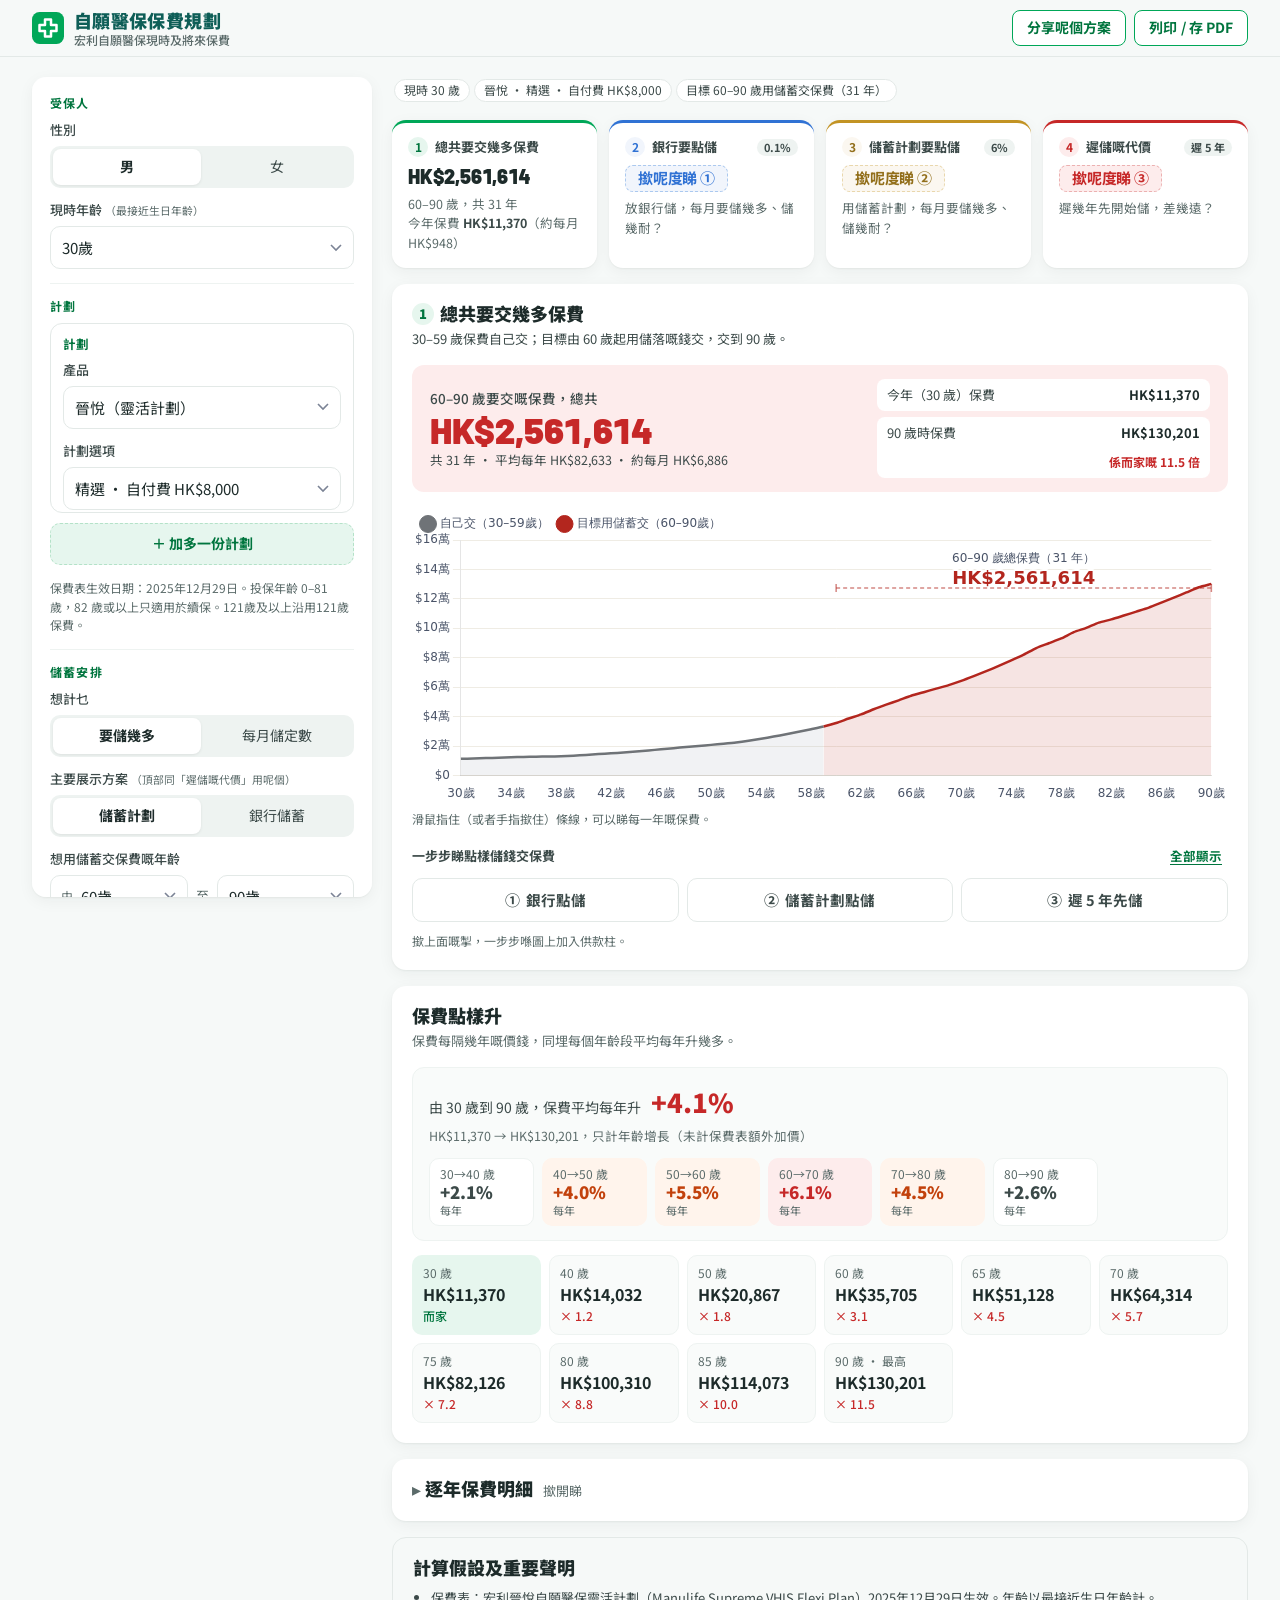
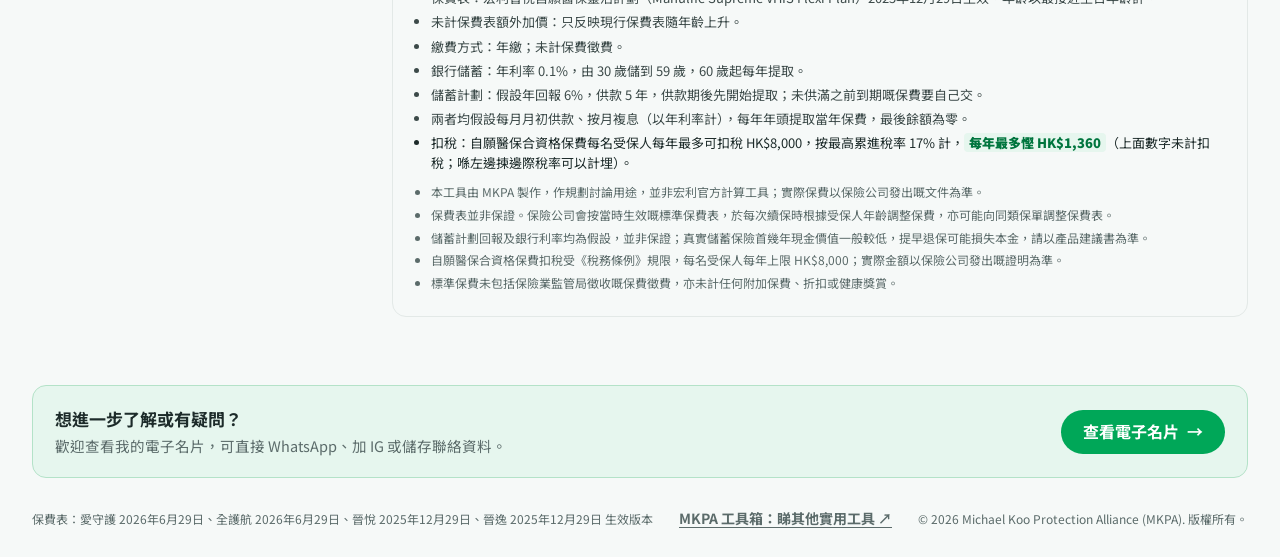
==== commit 7225bfee: "頁頭統一跟理賠數據：淺色底、分頁掣放喺工具名右邊 Co-Authored-By: Claude Opus 5.5 <noreply@anthropic.com> Claude-Session: htt" ====
--- a/index.html
+++ b/index.html
@@ -23,8 +23,8 @@
         <div class="mk-name"><h1>自願醫保保費規劃</h1><small class="mk-sub">宏利自願醫保現時及將來保費</small></div>
       </div>
       <div class="topbar__actions no-print">
-        <button type="button" class="btn btn--ghost" id="copyLink">分享<span class="mk-long">呢個方案</span></button>
-        <button type="button" class="btn btn--light" id="printBtn">列印<span class="mk-long"> / 存 PDF</span></button>
+        <button type="button" class="mk-share-btn" id="copyLink">分享<span class="mk-long">呢個方案</span></button>
+        <button type="button" class="mk-print-btn" id="printBtn">列印<span class="mk-long"> / 存 PDF</span></button>
       </div>
     </div>
   </header>
--- a/css/style.css
+++ b/css/style.css
@@ -40,7 +40,7 @@
 .kpi__v, .total-hero__main b { font-family: var(--num); }
 
 /* 頂部 */
-.topbar { background: var(--brand-2); color: #fff; position: sticky; top: 0; z-index: 40; }
+.topbar { position: sticky; top: 0; z-index: 40; }
 .topbar__inner { display: flex; align-items: center; justify-content: space-between; gap: 12px; min-height: 56px; padding-top: 8px; padding-bottom: 8px; }
 .topbar h1 { font-size: 18px; font-weight: 900; letter-spacing: .02em; white-space: nowrap; overflow: hidden; text-overflow: ellipsis; }
 .topbar__brand { display: flex; align-items: center; gap: 10px; min-width: 0; }
@@ -281,7 +281,7 @@
 .card__head--wrap { flex-wrap: wrap; }
 .seg--tabs { min-width: 220px; }
 .seg button[disabled] { opacity: .4; cursor: not-allowed; }
-section[id^="sec"] { scroll-margin-top: 12px; }
+section[id^="sec"] { scroll-margin-top: 72px; }
 
 .delay-lead { font-size: 18px; font-weight: 500; line-height: 1.5; margin: 4px 0 16px; }
 .delay-lead b { color: var(--premium); font-weight: 900; }
@@ -309,7 +309,9 @@
 
 .jump { display: none; }
 @media (max-width: 900px) {
-  .jump { display: block; position: sticky; top: 64px; z-index: 5; margin: 10px 0 0; text-align: center; background: var(--brand-fill); color: #fff; font-weight: 700; text-decoration: none; font-weight: 700; padding: 9px; border-radius: 10px; box-shadow: var(--shadow); }
+  /* 手機：右下角浮動掣，唔佔輸入區位置；碌到結果區就收埋 */
+  .jump { display: inline-flex; align-items: center; gap: 4px; position: fixed; right: 16px; bottom: calc(16px + env(safe-area-inset-bottom, 0px)); z-index: 30; background: var(--brand-fill); color: #fff; font-weight: 700; text-decoration: none; font-size: 15px; padding: 10px 18px; border-radius: 999px; box-shadow: 0 4px 14px rgba(0, 0, 0, .22); transition: opacity .2s, transform .2s; }
+  .jump.is-hidden { opacity: 0; transform: translateY(12px); pointer-events: none; }
 }
 @media (max-width: 560px) {
   .rung { grid-template-columns: minmax(0, 1fr) auto; grid-template-areas: "who num" "bar bar" "detail detail"; row-gap: 6px; }
@@ -544,13 +546,26 @@
   .mk-print-head b{color:var(--mk-deep);font-size:11pt}
 }
 /* 頁頭：統一鎖住喺頂；第一行 icon + 工具名 + 按鈕 */
-.mk-header{position:sticky;top:0;z-index:50}
-.mk-bar{display:flex;align-items:center;gap:12px;min-height:56px}
-.mk-title{display:flex;align-items:center;gap:10px;min-width:0;font-family:var(--mk-sans);font-weight:900;font-size:17px;white-space:nowrap}
+/* 頁頭（跟 claimsreport）：淺色底、深色字；第一行 icon＋工具名 → 分頁掣（名右邊）→ 右邊按鈕；平板同手機分頁掣落第二行、左右捲 */
+.mk-header{position:sticky;top:0;z-index:50;background:var(--mk-bg);color:var(--mk-ink);border-bottom:1px solid var(--mk-line)}
+.mk-bar{display:flex;align-items:center;gap:16px;min-height:60px}
+.mk-title{display:flex;align-items:center;gap:10px;min-width:0;font-family:var(--mk-sans);font-weight:900;font-size:17px;white-space:nowrap;color:var(--mk-deep);text-decoration:none}
 .mk-title span{overflow:hidden;text-overflow:ellipsis}
 /* 工具名 + 細字簡介（兩行都擠喺 56px 頁頭入面） */
 .mk-name{display:flex;flex-direction:column;justify-content:center;min-width:0;line-height:1.2}
 .mk-sub{display:block;margin-top:2px;color:inherit;font-size:12px;font-weight:500;letter-spacing:0;opacity:.78;white-space:nowrap;overflow:hidden;text-overflow:ellipsis}
+.mk-header .mk-name{color:var(--mk-deep)}
+.mk-header .mk-sub{color:var(--mk-muted);opacity:1}
+/* 分頁掣／導覽：每粒加 .mk-tab 同 .mk-cat-N（或者自己設 --c、--c-ink）；選中用 .on／.active／aria-selected／aria-pressed／aria-current */
+.mk-tabs{--c:var(--mk-brand);--c-ink:var(--mk-brand-ink);display:flex;align-items:center;gap:4px;flex:1;min-width:0;overflow-x:auto;scrollbar-width:none}
+.mk-tabs::-webkit-scrollbar{display:none}
+.mk-tab{display:inline-flex;align-items:center;gap:6px;flex:none;padding:6px 10px;border:0;border-radius:999px;background:none;color:#3C4A49;font-family:var(--mk-sans);font-size:14px;font-weight:500;line-height:1.4;white-space:nowrap;text-decoration:none;cursor:pointer;box-shadow:none}
+.mk-tab::before{content:"";width:8px;height:8px;border-radius:50%;background:var(--c);flex:none;box-shadow:none;margin:0}
+.mk-tab:hover{background:var(--mk-surface);color:var(--mk-ink);text-decoration:none}
+.mk-tab.on,.mk-tab.active,.mk-tab[aria-selected="true"],.mk-tab[aria-pressed="true"],.mk-tab[aria-current="page"]{background:var(--c-ink);color:#fff;font-weight:700}
+.mk-tab.on::before,.mk-tab.active::before,.mk-tab[aria-selected="true"]::before,.mk-tab[aria-pressed="true"]::before,.mk-tab[aria-current="page"]::before{background:#fff}
+/* 平板同手機（≤1023px）：分頁掣落第二行，一行過左右捲 */
+@media (max-width:1023px){.mk-bar{flex-wrap:wrap;row-gap:0;column-gap:10px;padding-top:8px}.mk-bar>.mk-title{flex:1}.mk-bar>.mk-tabs{order:3;flex:none;width:100%;margin:2px 0 6px}}
 .mk-actions{margin-left:auto;display:flex;align-items:center;gap:8px;flex:none}
 /* 分享呢個方案（同列印按鈕一樣樣式） */
 .mk-share-btn{display:inline-flex;align-items:center;gap:6px;min-height:36px;padding:0 14px;border-radius:8px;border:1px solid var(--mk-brand);background:var(--mk-surface);color:var(--mk-brand-ink);font:inherit;font-size:14px;font-weight:700;cursor:pointer;white-space:nowrap}
@@ -652,3 +667,4 @@
   .story-note { break-inside: avoid; }
   #secSave .card__head { break-after: avoid; }
 }
+#results { scroll-margin-top: 72px; }
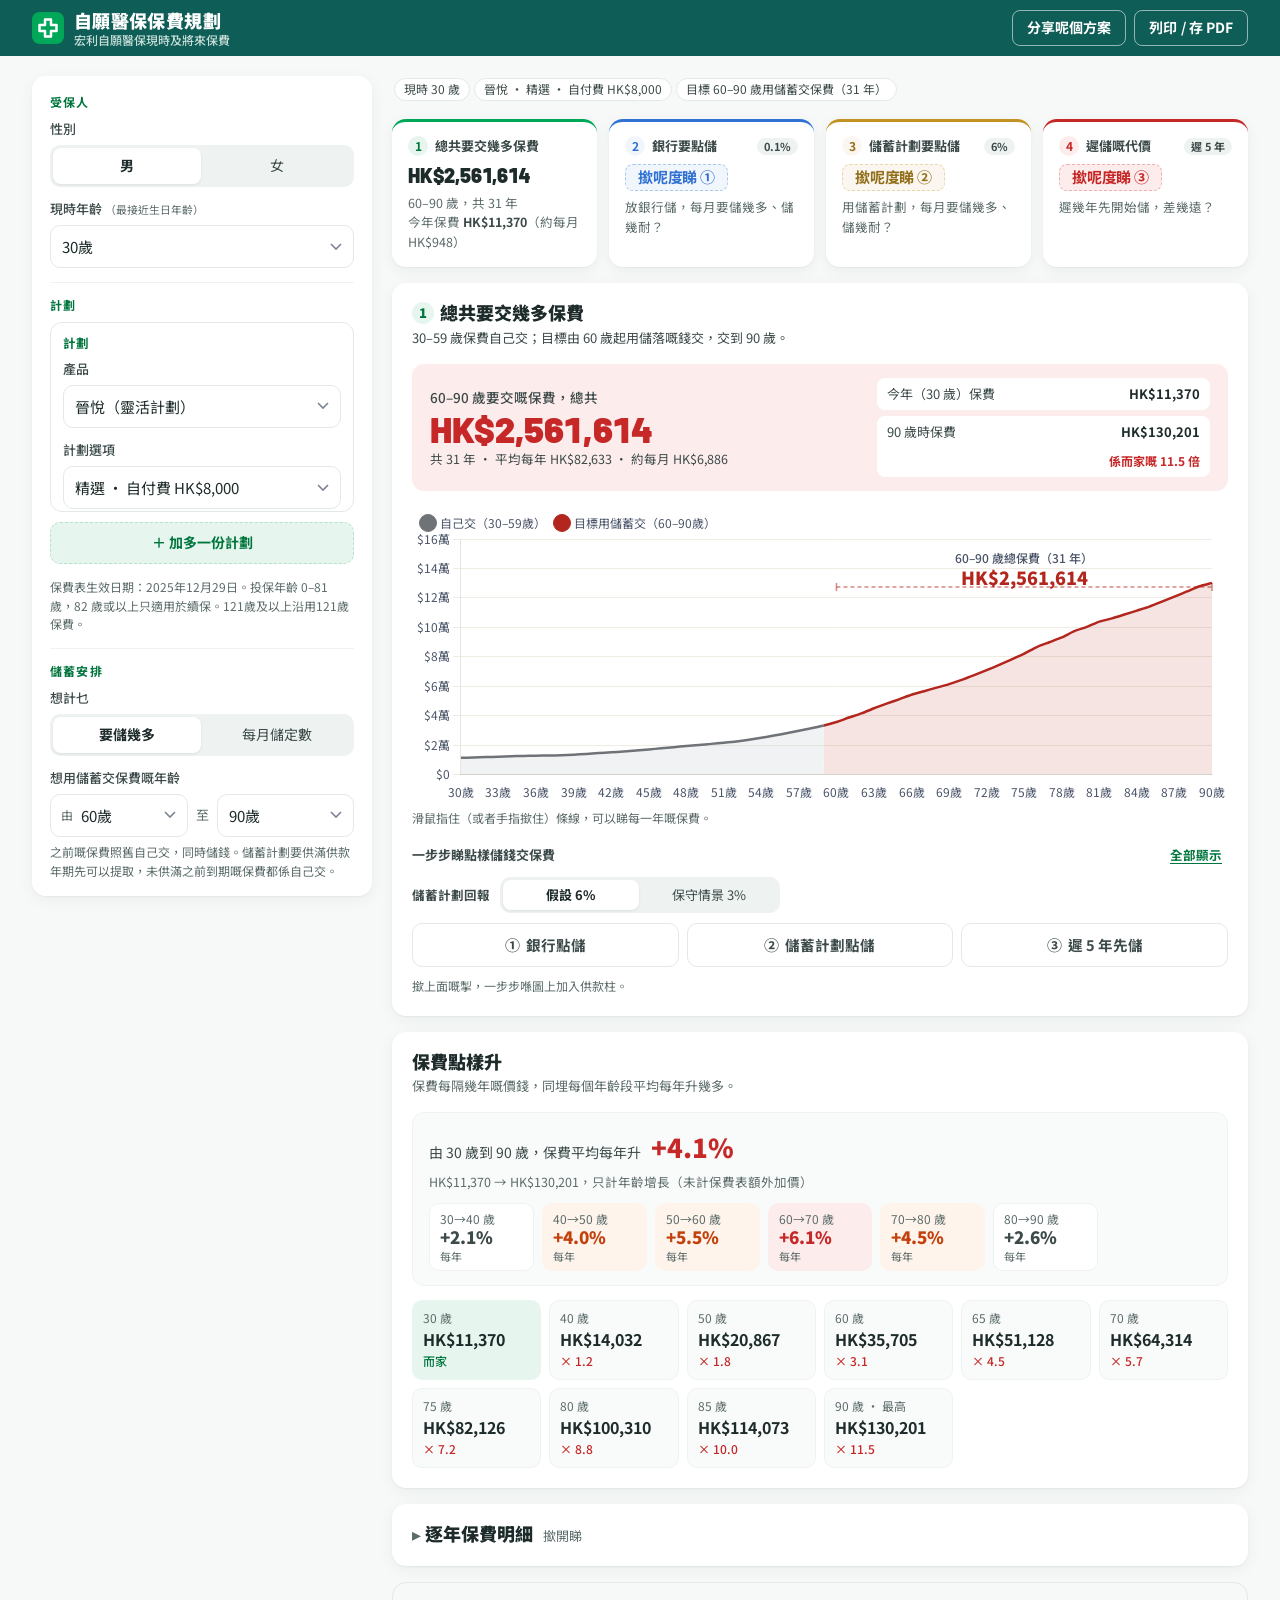
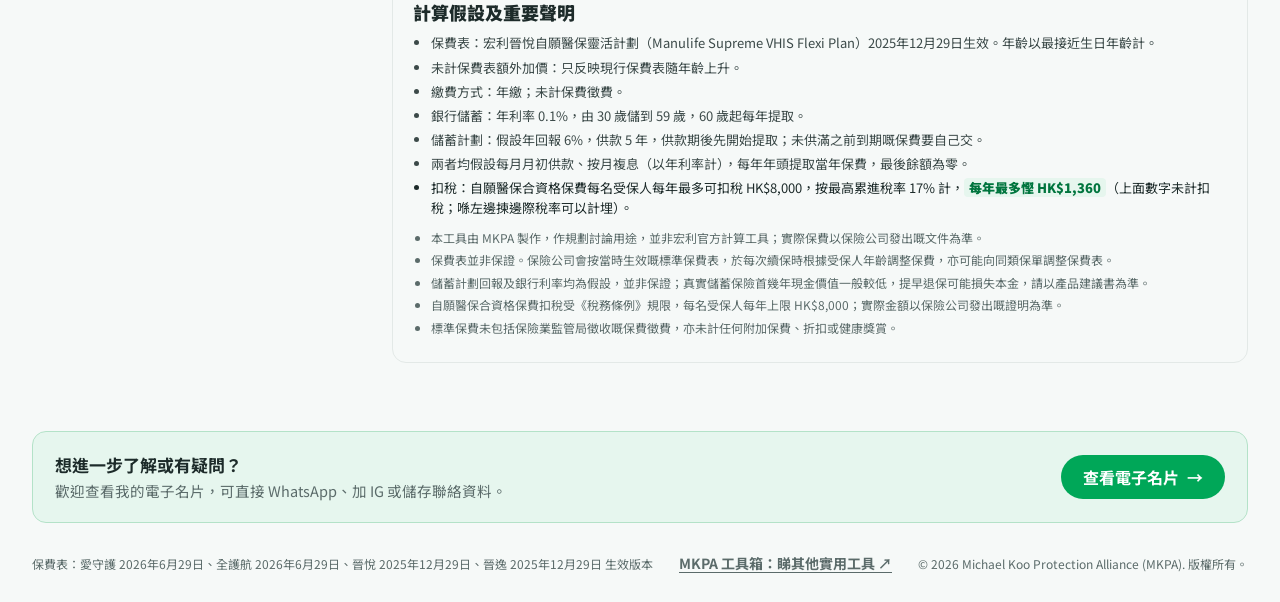
==== commit ce6cf11e: "vhis-rate: 加「保守情景」掣、進階設定收埋、移除主要展示方案、更新 update.html 說明 - 儲蓄計劃回報可以一撳轉做保守情景 3%（故事區同「要儲幾多」都有掣，分享連結會記住） -" ====
--- a/index.html
+++ b/index.html
@@ -81,13 +81,6 @@
           <p class="hint">計埋利息之後，睇吓夠交保費交到幾多歲。</p>
         </div>
         <div class="field">
-          <span class="label">主要展示方案 <small>（頂部同「遲儲嘅代價」用呢個）</small></span>
-          <div class="seg" role="radiogroup" id="focusSeg">
-            <button type="button" role="radio" data-value="plan" aria-checked="true">儲蓄計劃</button>
-            <button type="button" role="radio" data-value="bank" aria-checked="false">銀行儲蓄</button>
-          </div>
-        </div>
-        <div class="field">
           <span class="label" id="ageRangeLabel">想用儲蓄交保費嘅年齡</span>
           <div class="range-pair">
             <label class="range-pair__item"><span class="range-pair__tag">由</span><select id="startAge" aria-label="由幾歲開始用儲蓄交保費"></select></label>
@@ -96,6 +89,12 @@
           </div>
           <p class="hint" id="ageRangeHint">之前嘅保費照舊自己交，同時儲錢。儲蓄計劃要供滿供款年期先可以提取，未供滿之前到期嘅保費都係自己交。</p>
         </div>
+      </section>
+
+      <details class="adv" id="advBox">
+        <summary class="adv__sum"><span class="adv__t">進階設定</span><small class="adv__s" id="advSummary"></small></summary>
+        <section class="group group--adv">
+          <h2 class="group__title">利率及供款</h2>
         <div class="field">
           <div class="label label--row"><span>銀行儲蓄利率</span><output id="bankRateOut" class="pill pill--bank"></output></div>
           <div class="range-row"><button type="button" class="step" data-for="bankRate" data-dir="-1" aria-label="減少">−</button><input type="range" id="bankRate" min="0" max="8" step="0.1" value="0.1"><button type="button" class="step" data-for="bankRate" data-dir="1" aria-label="增加">＋</button></div>
@@ -104,16 +103,16 @@
         <div class="field">
           <div class="label label--row"><span>儲蓄計劃假設年回報</span><output id="planRateOut" class="pill pill--plan"></output></div>
           <div class="range-row"><button type="button" class="step" data-for="planRate" data-dir="-1" aria-label="減少">−</button><input type="range" id="planRate" min="0" max="10" step="0.1" value="6"><button type="button" class="step" data-for="planRate" data-dir="1" aria-label="增加">＋</button></div>
+          <p class="hint cons-hint" id="consHint" hidden></p>
         </div>
         <div class="field">
           <div class="label label--row"><span>儲蓄計劃供款年期</span><output id="planYearsOut" class="pill pill--plan"></output></div>
           <div class="range-row"><button type="button" class="step" data-for="planYears" data-dir="-1" aria-label="減少">−</button><input type="range" id="planYears" min="1" max="20" step="1" value="5"><button type="button" class="step" data-for="planYears" data-dir="1" aria-label="增加">＋</button></div>
           <p class="hint">儲蓄保險一般要供滿供款期先可以提取，常見有 2、5、10 年；預設 5 年，按你介紹嘅產品改。</p>
         </div>
-      </section>
-
-      <section class="group">
-        <h2 class="group__title">保費假設</h2>
+        </section>
+        <section class="group group--adv">
+          <h2 class="group__title">保費假設</h2>
         <div class="field">
           <div class="label label--row"><span>保費表每年額外加價 <small>（醫療通脹，喺年齡升幅之上）</small></span><output id="inflationOut" class="pill"></output></div>
           <div class="range-row"><button type="button" class="step" data-for="inflation" data-dir="-1" aria-label="減少">−</button><input type="range" id="inflation" min="0" max="8" step="0.5" value="0"><button type="button" class="step" data-for="inflation" data-dir="1" aria-label="增加">＋</button></div>
@@ -146,7 +145,8 @@
           <input type="checkbox" id="levy">
           <span>加上保費徵費（0.1%）</span>
         </label>
-      </section>
+        </section>
+      </details>
 
       <button type="button" class="btn btn--outline btn--block" id="resetBtn">重設</button>
     </aside>
@@ -196,6 +196,7 @@
           <p class="hint chart-tip no-print">滑鼠指住（或者手指撳住）條線，可以睇每一年嘅保費。</p>
           <div class="story no-print" id="story">
             <div class="story__title"><span>一步步睇點樣儲錢交保費</span><button type="button" class="story__all" id="storyAll">全部顯示</button></div>
+            <div class="cons-row"><span class="cons-row__t">儲蓄計劃回報</span><div class="seg seg--sm cons-seg" role="radiogroup" data-cons></div></div>
             <div class="story__steps">
               <button type="button" class="story__btn story__btn--bank" data-step="bank" aria-pressed="false"><span class="story__n">①</span><span>銀行點儲</span></button>
               <button type="button" class="story__btn story__btn--plan" data-step="plan" aria-pressed="false"><span class="story__n">②</span><span>儲蓄計劃點儲</span></button>
@@ -212,6 +213,7 @@
               <h2><span class="num">2</span><span class="num">3</span><span id="saveTitle">要儲幾多</span></h2>
               <p class="card__sub" id="saveSub"></p>
             </div>
+            <div class="seg seg--sm cons-seg no-print" role="radiogroup" data-cons></div>
           </header>
           <div class="compare" id="compare"></div>
           <h3 class="mini-title" id="totalTitle">總共要拎出嚟</h3>
--- a/css/style.css
+++ b/css/style.css
@@ -220,7 +220,7 @@
   .topbar h1 { font-size: 17px; }
   .compare { grid-template-columns: 1fr; }
   .card { padding: 16px 14px; }
-  .chart--tall { height: 260px; }
+  .chart--tall { height: 380px; } /* 手機圖例會分好多行，要高啲先唔會壓住個圖 */
   .topbar__actions .btn { padding: 7px 10px; font-size: 13px; }
 }
 
@@ -546,31 +546,35 @@
   .mk-print-head b{color:var(--mk-deep);font-size:11pt}
 }
 /* 頁頭：統一鎖住喺頂；第一行 icon + 工具名 + 按鈕 */
-/* 頁頭（跟 claimsreport）：淺色底、深色字；第一行 icon＋工具名 → 分頁掣（名右邊）→ 右邊按鈕；平板同手機分頁掣落第二行、左右捲 */
-.mk-header{position:sticky;top:0;z-index:50;background:var(--mk-bg);color:var(--mk-ink);border-bottom:1px solid var(--mk-line)}
+/* 頁頭：深青綠底、白字（分頁掣擺法跟 claimsreport）；第一行 icon＋工具名 → 分頁掣（名右邊）→ 右邊按鈕；平板同手機分頁掣落第二行、左右捲 */
+.mk-header{position:sticky;top:0;z-index:50;background:var(--mk-deep);color:#fff;border-bottom:0}
 .mk-bar{display:flex;align-items:center;gap:16px;min-height:60px}
 .mk-title{display:flex;align-items:center;gap:10px;min-width:0;font-family:var(--mk-sans);font-weight:900;font-size:17px;white-space:nowrap;color:var(--mk-deep);text-decoration:none}
 .mk-title span{overflow:hidden;text-overflow:ellipsis}
 /* 工具名 + 細字簡介（兩行都擠喺 56px 頁頭入面） */
 .mk-name{display:flex;flex-direction:column;justify-content:center;min-width:0;line-height:1.2}
 .mk-sub{display:block;margin-top:2px;color:inherit;font-size:12px;font-weight:500;letter-spacing:0;opacity:.78;white-space:nowrap;overflow:hidden;text-overflow:ellipsis}
-.mk-header .mk-name{color:var(--mk-deep)}
-.mk-header .mk-sub{color:var(--mk-muted);opacity:1}
+.mk-header .mk-title,.mk-header .mk-name{color:#fff}
+.mk-header .mk-sub{color:#C9DDD8;opacity:1}
 /* 分頁掣／導覽：每粒加 .mk-tab 同 .mk-cat-N（或者自己設 --c、--c-ink）；選中用 .on／.active／aria-selected／aria-pressed／aria-current */
 .mk-tabs{--c:var(--mk-brand);--c-ink:var(--mk-brand-ink);display:flex;align-items:center;gap:4px;flex:1;min-width:0;overflow-x:auto;scrollbar-width:none}
 .mk-tabs::-webkit-scrollbar{display:none}
-.mk-tab{display:inline-flex;align-items:center;gap:6px;flex:none;padding:6px 10px;border:0;border-radius:999px;background:none;color:#3C4A49;font-family:var(--mk-sans);font-size:14px;font-weight:500;line-height:1.4;white-space:nowrap;text-decoration:none;cursor:pointer;box-shadow:none}
-.mk-tab::before{content:"";width:8px;height:8px;border-radius:50%;background:var(--c);flex:none;box-shadow:none;margin:0}
-.mk-tab:hover{background:var(--mk-surface);color:var(--mk-ink);text-decoration:none}
-.mk-tab.on,.mk-tab.active,.mk-tab[aria-selected="true"],.mk-tab[aria-pressed="true"],.mk-tab[aria-current="page"]{background:var(--c-ink);color:#fff;font-weight:700}
-.mk-tab.on::before,.mk-tab.active::before,.mk-tab[aria-selected="true"]::before,.mk-tab[aria-pressed="true"]::before,.mk-tab[aria-current="page"]::before{background:#fff}
+.mk-tab{display:inline-flex;align-items:center;gap:6px;flex:none;padding:6px 10px;border:0;border-radius:999px;background:none;color:#D7E7E3;font-family:var(--mk-sans);font-size:14px;font-weight:500;line-height:1.4;white-space:nowrap;text-decoration:none;cursor:pointer;box-shadow:none}
+.mk-tab::before{content:"";width:8px;height:8px;border-radius:50%;background:var(--c);flex:none;box-shadow:0 0 0 2px rgba(255,255,255,.35);margin:0}
+.mk-tab:hover{background:rgba(255,255,255,.1);color:#fff;text-decoration:none}
+/* 選中：白色膠囊、字用該分類文字色，色點保留分類色 */
+.mk-tab.on,.mk-tab.active,.mk-tab[aria-selected="true"],.mk-tab[aria-pressed="true"],.mk-tab[aria-current="page"]{background:#fff;color:var(--c-ink);font-weight:700}
+.mk-tab.on::before,.mk-tab.active::before,.mk-tab[aria-selected="true"]::before,.mk-tab[aria-pressed="true"]::before,.mk-tab[aria-current="page"]::before{box-shadow:none}
 /* 平板同手機（≤1023px）：分頁掣落第二行，一行過左右捲 */
-@media (max-width:1023px){.mk-bar{flex-wrap:wrap;row-gap:0;column-gap:10px;padding-top:8px}.mk-bar>.mk-title{flex:1}.mk-bar>.mk-tabs{order:3;flex:none;width:100%;margin:2px 0 6px}}
+@media (max-width:1023px){.mk-header .mk-bar,.mk-header.mk-bar{flex-wrap:wrap;height:auto;min-height:0;align-content:flex-start;row-gap:8px;column-gap:10px;padding-top:10px;padding-bottom:8px}.mk-bar>.mk-title{flex:1}.mk-header .mk-bar>.mk-tabs,.mk-header.mk-bar>.mk-tabs{order:3;flex:none;width:100%;margin:0}}
 .mk-actions{margin-left:auto;display:flex;align-items:center;gap:8px;flex:none}
 /* 分享呢個方案（同列印按鈕一樣樣式） */
 .mk-share-btn{display:inline-flex;align-items:center;gap:6px;min-height:36px;padding:0 14px;border-radius:8px;border:1px solid var(--mk-brand);background:var(--mk-surface);color:var(--mk-brand-ink);font:inherit;font-size:14px;font-weight:700;cursor:pointer;white-space:nowrap}
 .mk-share-btn:hover{background:var(--mk-brand-soft)}
 .mk-toast{position:fixed;left:50%;bottom:24px;transform:translateX(-50%);z-index:999;background:var(--mk-ink);color:#fff;font:600 14px/1.4 var(--mk-sans);padding:10px 16px;border-radius:10px;box-shadow:0 6px 20px rgba(0,0,0,.18);max-width:calc(100vw - 32px)}
+/* 頁頭入面嘅掣：透明底、白字白框 */
+.mk-header .mk-share-btn,.mk-header .mk-print-btn{background:transparent;color:#fff;border-color:rgba(255,255,255,.55)}
+.mk-header .mk-share-btn:hover,.mk-header .mk-print-btn:hover{background:rgba(255,255,255,.12)}
 .mk-share-btn>.mk-long{margin-left:-6px} /* 抵銷 gap，令「分享呢個方案」連埋 */
 .mk-print-btn>.mk-long{margin-left:-2px} /* 「列印 / 存 PDF」保留一個空格 */
 /* 手機：按鈕字縮短（「分享」「列印」） */
@@ -668,3 +672,26 @@
   #secSave .card__head { break-after: avoid; }
 }
 #results { scroll-margin-top: 72px; }
+
+/* 進階設定（預設收埋） */
+.adv { border-top: 1px solid var(--line-2); margin: 0 0 12px; }
+.adv__sum { list-style: none; cursor: pointer; display: flex; flex-direction: column; gap: 2px; padding: 12px 0; }
+.adv__sum::-webkit-details-marker { display: none; }
+.adv__t { font-size: 12px; font-weight: 700; letter-spacing: .1em; color: var(--brand); }
+.adv__t::before { content: "▸ "; }
+.adv[open] .adv__t::before { content: "▾ "; }
+.adv__s { font-size: 12px; color: var(--ink-3); line-height: 1.5; }
+.adv[open] .adv__s { display: none; }
+.group--adv { padding-top: 4px; }
+.group--adv:last-child { border-bottom: 0; }
+
+/* 保守情景 */
+.seg--sm button { font-size: 13px; padding: 5px 10px; }
+.cons-row { display: flex; align-items: center; gap: 10px; margin-bottom: 10px; flex-wrap: wrap; }
+.cons-row__t { font-size: 12.5px; color: var(--ink-2); font-weight: 700; }
+.cons-row .cons-seg { flex: 0 1 280px; }
+.cons-seg button[data-value="1"][aria-checked="true"] { background: var(--mk-warn-soft, #FFF5DC); color: var(--mk-warn, #8A5B00); }
+.cons-seg button[disabled] { opacity: .45; cursor: not-allowed; }
+#secSave .card__head .cons-seg { flex: 0 0 auto; min-width: 230px; }
+.cons-hint { color: var(--mk-warn, #8A5B00); font-weight: 700; }
+@media (max-width: 560px) { #secSave .card__head { flex-wrap: wrap; } #secSave .card__head .cons-seg { width: 100%; } }
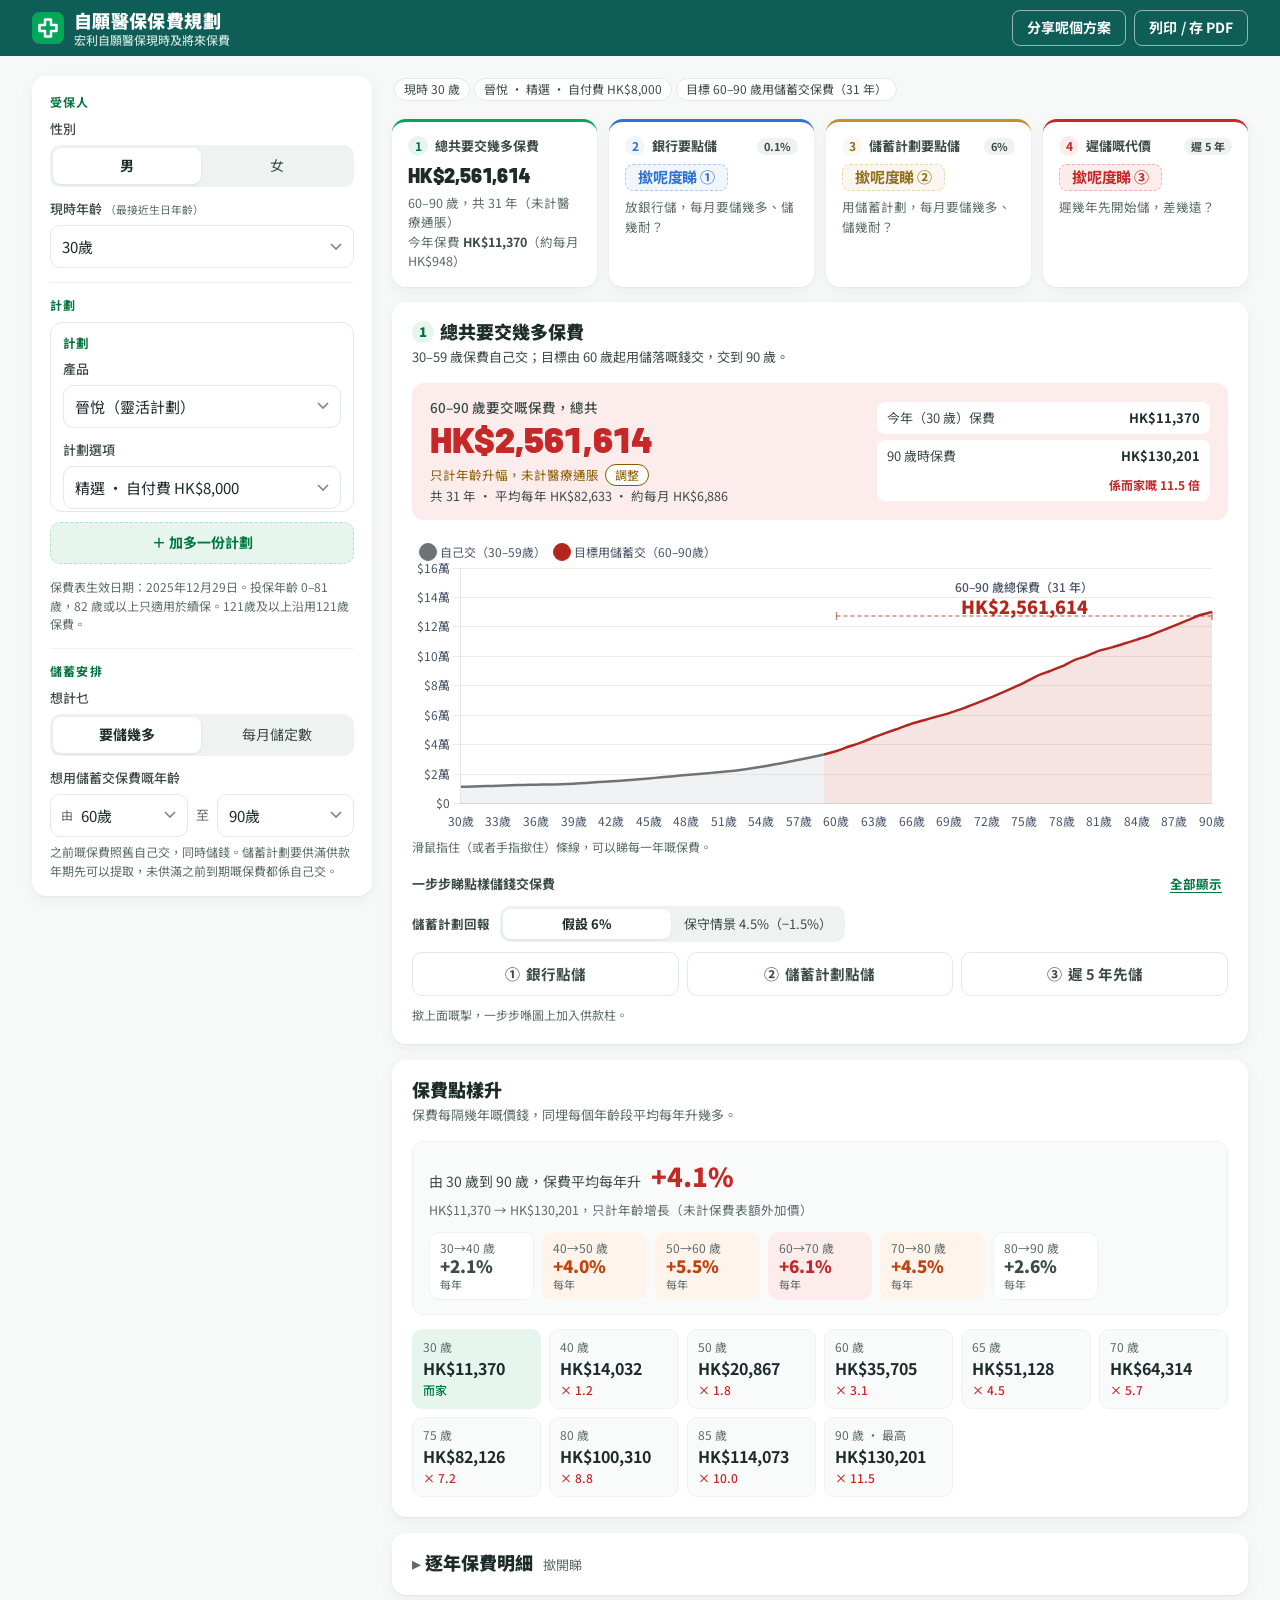
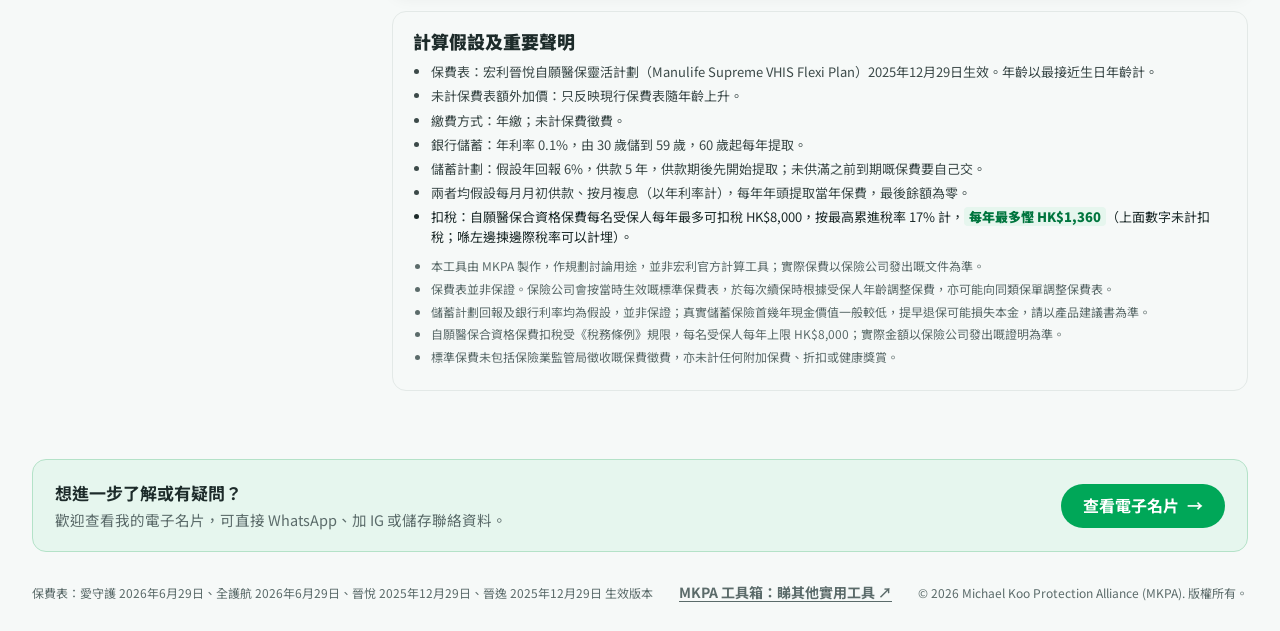
==== commit b5dc5359: "vhis-rate: 總保費註明有冇計醫療通脹、保守情景減幾多可調、遲儲保守情景只講金額、保守情景掣唔再斷行 Co-Authored-By: Claude Opus 5.5 <noreply@anth" ====
--- a/index.html
+++ b/index.html
@@ -106,6 +106,11 @@
           <p class="hint cons-hint" id="consHint" hidden></p>
         </div>
         <div class="field">
+          <div class="label label--row"><span>保守情景：回報減幾多</span><output id="consDropOut" class="pill pill--plan"></output></div>
+          <div class="range-row"><button type="button" class="step" data-for="consDrop" data-dir="-1" aria-label="減少">−</button><input type="range" id="consDrop" min="0.5" max="3" step="0.5" value="1.5"><button type="button" class="step" data-for="consDrop" data-dir="1" aria-label="增加">＋</button></div>
+          <p class="hint">計劃書一般喺假設回報上減 1.5% 做較低回報情景；個別產品唔同可以喺度改。</p>
+        </div>
+        <div class="field">
           <div class="label label--row"><span>儲蓄計劃供款年期</span><output id="planYearsOut" class="pill pill--plan"></output></div>
           <div class="range-row"><button type="button" class="step" data-for="planYears" data-dir="-1" aria-label="減少">−</button><input type="range" id="planYears" min="1" max="20" step="1" value="5"><button type="button" class="step" data-for="planYears" data-dir="1" aria-label="增加">＋</button></div>
           <p class="hint">儲蓄保險一般要供滿供款期先可以提取，常見有 2、5、10 年；預設 5 年，按你介紹嘅產品改。</p>
--- a/css/style.css
+++ b/css/style.css
@@ -689,9 +689,21 @@
 .seg--sm button { font-size: 13px; padding: 5px 10px; }
 .cons-row { display: flex; align-items: center; gap: 10px; margin-bottom: 10px; flex-wrap: wrap; }
 .cons-row__t { font-size: 12.5px; color: var(--ink-2); font-weight: 700; }
-.cons-row .cons-seg { flex: 0 1 280px; }
+.cons-row .cons-seg { flex: 0 1 auto; }
+.cons-seg button { white-space: nowrap; }
 .cons-seg button[data-value="1"][aria-checked="true"] { background: var(--mk-warn-soft, #FFF5DC); color: var(--mk-warn, #8A5B00); }
 .cons-seg button[disabled] { opacity: .45; cursor: not-allowed; }
 #secSave .card__head .cons-seg { flex: 0 0 auto; min-width: 230px; }
 .cons-hint { color: var(--mk-warn, #8A5B00); font-weight: 700; }
 @media (max-width: 560px) { #secSave .card__head { flex-wrap: wrap; } #secSave .card__head .cons-seg { width: 100%; } }
+.opt__cons { margin-top: 10px; padding: 9px 11px; border-radius: 10px; background: #FFF8E6; font-size: 13px; line-height: 1.6; color: var(--ink-2); }
+.opt__cons + .opt__note { margin-top: 8px; }
+.delay-cons { display: block; margin-top: 6px; font-size: 13px; color: #8A5B00; }
+.rung__cons { display: block; color: #8A5B00; margin-top: 2px; }
+.delay-cons { display: block; margin-top: 6px; font-size: 13px; color: #8A5B00; }
+.rung__cons { display: block; color: #8A5B00; margin-top: 2px; }
+.infl-tag { display: inline-flex; align-items: center; gap: 6px; flex-wrap: wrap; margin-top: 4px; font-style: normal; font-size: 12.5px; color: #8A5B00; }
+.infl-tag--on { color: var(--ink-2); }
+.infl-tag__go { border: 1px solid currentColor; background: #fff; color: inherit; border-radius: 999px; padding: 1px 9px; font: inherit; font-size: 12px; cursor: pointer; }
+.infl-tag__go:hover { background: #FFF5DC; }
+@media (max-width: 560px) { .cons-d { display: none; } }
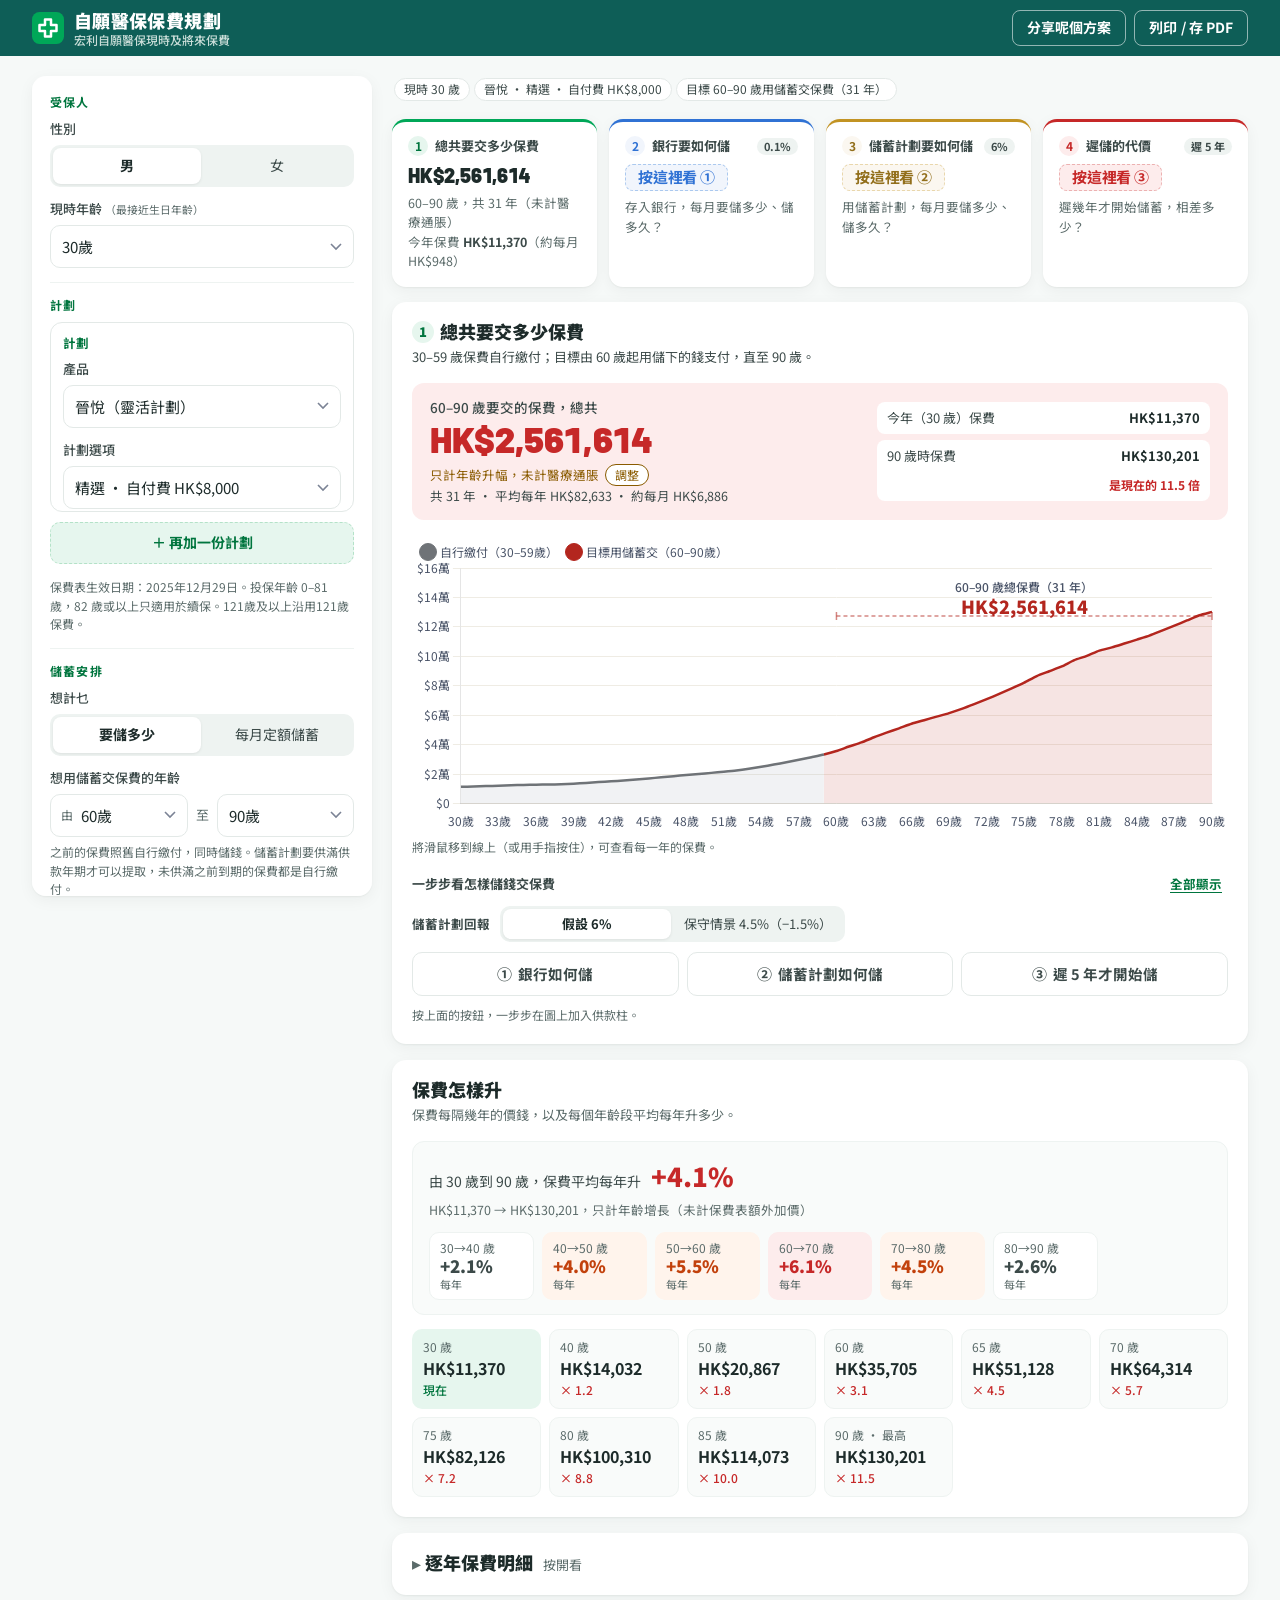
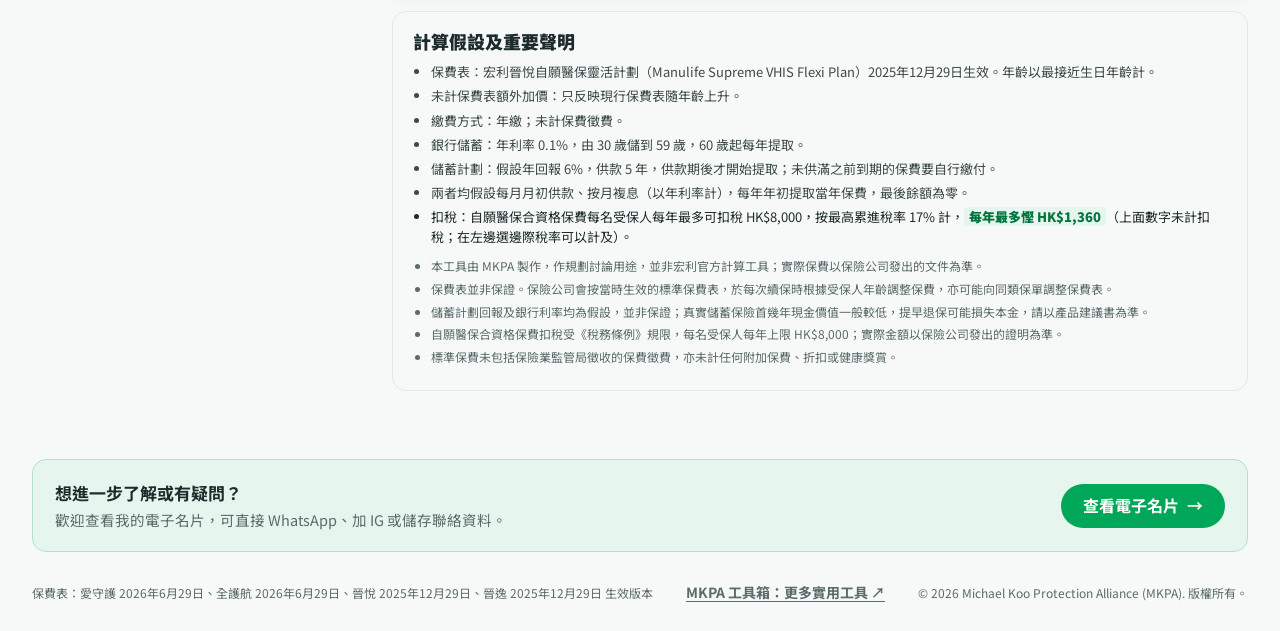
==== commit 1da64580: "用語：客人睇到嘅文字改淺白書面語（跟 MKPA 標準「用語」） Co-Authored-By: Claude Opus 5.5 <noreply@anthropic.com> Claude-Sessi" ====
--- a/index.html
+++ b/index.html
@@ -12,7 +12,7 @@
 <link rel="preconnect" href="https://fonts.googleapis.com">
 <link rel="preconnect" href="https://fonts.gstatic.com" crossorigin>
 <link href="https://fonts.googleapis.com/css2?family=Barlow:wght@500;600;700&family=Noto+Sans+HK:wght@400;500;700;900&display=swap" rel="stylesheet">
-  <meta name="description" content="宏利自願醫保：現時保費、將來保費、要儲幾多、遲儲嘅代價">
+  <meta name="description" content="宏利自願醫保：現時保費、將來保費、要儲多少、遲儲的代價">
   <link rel="stylesheet" href="css/style.css">
 </head>
 <body>
@@ -32,7 +32,7 @@
   <main class="wrap layout">
     <!-- 輸入 -->
     <aside class="panel no-print" aria-label="輸入資料">
-      <a class="jump" href="#results">睇結果 ↓</a>
+      <a class="jump" href="#results">看結果 ↓</a>
       <section class="group">
         <h2 class="group__title">受保人</h2>
         <div class="field">
@@ -62,7 +62,7 @@
           </label>
         </div>
         <div id="extraPlans"></div>
-        <button type="button" class="btn-add" id="addPlan">＋ 加多一份計劃</button>
+        <button type="button" class="btn-add" id="addPlan">＋ 再加一份計劃</button>
         <p class="hint" id="productHint"></p>
       </section>
 
@@ -71,23 +71,23 @@
         <div class="field">
           <span class="label">想計乜</span>
           <div class="seg" role="radiogroup" id="calcSeg">
-            <button type="button" role="radio" data-value="need" aria-checked="true">要儲幾多</button>
-            <button type="button" role="radio" data-value="fixed" aria-checked="false">每月儲定數</button>
+            <button type="button" role="radio" data-value="need" aria-checked="true">要儲多少</button>
+            <button type="button" role="radio" data-value="fixed" aria-checked="false">每月定額儲蓄</button>
           </div>
         </div>
         <div class="field" id="msWrap" hidden>
           <span class="label">每月儲 <small>（港元）</small></span>
           <div class="range-row range-row--num"><button type="button" class="step" data-for="monthlySaving" data-dir="-1" aria-label="減少">−</button><input type="number" id="monthlySaving" class="num-input" min="0" step="500" inputmode="numeric" value="2000"><button type="button" class="step" data-for="monthlySaving" data-dir="1" aria-label="增加">＋</button></div>
-          <p class="hint">計埋利息之後，睇吓夠交保費交到幾多歲。</p>
-        </div>
-        <div class="field">
-          <span class="label" id="ageRangeLabel">想用儲蓄交保費嘅年齡</span>
+          <p class="hint">計及利息後，看看可支付保費至多少歲。</p>
+        </div>
+        <div class="field">
+          <span class="label" id="ageRangeLabel">想用儲蓄交保費的年齡</span>
           <div class="range-pair">
             <label class="range-pair__item"><span class="range-pair__tag">由</span><select id="startAge" aria-label="由幾歲開始用儲蓄交保費"></select></label>
             <span class="range-pair__dash" aria-hidden="true">至</span>
             <label class="range-pair__item"><select id="endAge" aria-label="交到幾歲"></select></label>
           </div>
-          <p class="hint" id="ageRangeHint">之前嘅保費照舊自己交，同時儲錢。儲蓄計劃要供滿供款年期先可以提取，未供滿之前到期嘅保費都係自己交。</p>
+          <p class="hint" id="ageRangeHint">之前的保費照舊自行繳付，同時儲錢。儲蓄計劃要供滿供款年期才可以提取，未供滿之前到期的保費都是自行繳付。</p>
         </div>
       </section>
 
@@ -106,23 +106,23 @@
           <p class="hint cons-hint" id="consHint" hidden></p>
         </div>
         <div class="field">
-          <div class="label label--row"><span>保守情景：回報減幾多</span><output id="consDropOut" class="pill pill--plan"></output></div>
+          <div class="label label--row"><span>保守情景：回報減多少</span><output id="consDropOut" class="pill pill--plan"></output></div>
           <div class="range-row"><button type="button" class="step" data-for="consDrop" data-dir="-1" aria-label="減少">−</button><input type="range" id="consDrop" min="0.5" max="3" step="0.5" value="1.5"><button type="button" class="step" data-for="consDrop" data-dir="1" aria-label="增加">＋</button></div>
-          <p class="hint">計劃書一般喺假設回報上減 1.5% 做較低回報情景；個別產品唔同可以喺度改。</p>
+          <p class="hint">計劃書一般在假設回報上減 1.5% 做較低回報情景；個別產品不同可以在此修改。</p>
         </div>
         <div class="field">
           <div class="label label--row"><span>儲蓄計劃供款年期</span><output id="planYearsOut" class="pill pill--plan"></output></div>
           <div class="range-row"><button type="button" class="step" data-for="planYears" data-dir="-1" aria-label="減少">−</button><input type="range" id="planYears" min="1" max="20" step="1" value="5"><button type="button" class="step" data-for="planYears" data-dir="1" aria-label="增加">＋</button></div>
-          <p class="hint">儲蓄保險一般要供滿供款期先可以提取，常見有 2、5、10 年；預設 5 年，按你介紹嘅產品改。</p>
+          <p class="hint">儲蓄保險一般要供滿供款期才可以提取，常見有 2、5、10 年；預設 5 年，按你介紹的產品改。</p>
         </div>
         </section>
         <section class="group group--adv">
           <h2 class="group__title">保費假設</h2>
         <div class="field">
-          <div class="label label--row"><span>保費表每年額外加價 <small>（醫療通脹，喺年齡升幅之上）</small></span><output id="inflationOut" class="pill"></output></div>
+          <div class="label label--row"><span>保費表每年額外加價 <small>（醫療通脹，在年齡升幅之上）</small></span><output id="inflationOut" class="pill"></output></div>
           <div class="range-row"><button type="button" class="step" data-for="inflation" data-dir="-1" aria-label="減少">−</button><input type="range" id="inflation" min="0" max="8" step="0.5" value="0"><button type="button" class="step" data-for="inflation" data-dir="1" aria-label="增加">＋</button></div>
           <div class="combo" id="inflationCombo"></div>
-          <p class="hint">保費隨年齡上升嘅部分，保費表已經計咗。呢度係保險公司將成個保費表加價，建議用 0%–3%；0% 即係只按現行保費表。</p>
+          <p class="hint">保費隨年齡上升的部分，保費表已經計了。這裡是保險公司將整個保費表加價，建議用 0%–3%；0% 即是只按現行保費表。</p>
         </div>
         <div class="field">
           <span class="label">繳費方式</span>
@@ -136,7 +136,7 @@
         <label class="field">
             <span class="label">扣稅 <small>（按邊際稅率）</small></span>
             <select id="taxRate">
-              <option value="0" selected>唔計</option>
+              <option value="0" selected>不計</option>
               <option value="0.02">2%</option>
               <option value="0.06">6%</option>
               <option value="0.10">10%</option>
@@ -166,22 +166,22 @@
 
         <div class="kpis">
           <a class="kpi" href="#secFuture">
-            <div class="kpi__q"><span class="num">1</span>總共要交幾多保費</div>
+            <div class="kpi__q"><span class="num">1</span>總共要交多少保費</div>
             <div class="kpi__v" id="kTotal">—</div>
             <div class="kpi__s" id="kTotalSub"></div>
           </a>
           <a class="kpi kpi--bank" href="#secSave" data-step="bank">
-            <div class="kpi__q"><span class="num">2</span><span id="kBankTitle">銀行要點儲</span><span class="kpi__tag" id="kBankTag"></span></div>
+            <div class="kpi__q"><span class="num">2</span><span id="kBankTitle">銀行要如何儲</span><span class="kpi__tag" id="kBankTag"></span></div>
             <div class="kpi__v" id="kBank">—</div>
             <div class="kpi__s" id="kBankSub"></div>
           </a>
           <a class="kpi kpi--plan" href="#secSave" data-step="plan">
-            <div class="kpi__q"><span class="num">3</span><span id="kPlanTitle">儲蓄計劃要點儲</span><span class="kpi__tag" id="kPlanTag"></span></div>
+            <div class="kpi__q"><span class="num">3</span><span id="kPlanTitle">儲蓄計劃要如何儲</span><span class="kpi__tag" id="kPlanTag"></span></div>
             <div class="kpi__v" id="kPlan">—</div>
             <div class="kpi__s" id="kPlanSub"></div>
           </a>
           <a class="kpi kpi--alert" href="#secDelay" data-step="delay">
-            <div class="kpi__q"><span class="num">4</span>遲儲嘅代價<span class="kpi__tag" id="kDelayTag"></span></div>
+            <div class="kpi__q"><span class="num">4</span>遲儲的代價<span class="kpi__tag" id="kDelayTag"></span></div>
             <div class="kpi__v" id="kDelay">—</div>
             <div class="kpi__s" id="kDelaySub"></div>
           </a>
@@ -191,21 +191,21 @@
         <section class="card" id="secFuture">
           <header class="card__head">
             <div>
-              <h2><span class="num">1</span>總共要交幾多保費</h2>
+              <h2><span class="num">1</span>總共要交多少保費</h2>
               <p class="card__sub who-line" id="futureWho"></p>
               <p class="card__sub" id="futureSub"></p>
             </div>
           </header>
           <div class="total-hero" id="totalHero"></div>
           <div class="chart chart--tall"><canvas id="premiumChart" aria-label="逐年保費圖"></canvas></div>
-          <p class="hint chart-tip no-print">滑鼠指住（或者手指撳住）條線，可以睇每一年嘅保費。</p>
+          <p class="hint chart-tip no-print">將滑鼠移到線上（或用手指按住），可查看每一年的保費。</p>
           <div class="story no-print" id="story">
-            <div class="story__title"><span>一步步睇點樣儲錢交保費</span><button type="button" class="story__all" id="storyAll">全部顯示</button></div>
+            <div class="story__title"><span>一步步看怎樣儲錢交保費</span><button type="button" class="story__all" id="storyAll">全部顯示</button></div>
             <div class="cons-row"><span class="cons-row__t">儲蓄計劃回報</span><div class="seg seg--sm cons-seg" role="radiogroup" data-cons></div></div>
             <div class="story__steps">
-              <button type="button" class="story__btn story__btn--bank" data-step="bank" aria-pressed="false"><span class="story__n">①</span><span>銀行點儲</span></button>
-              <button type="button" class="story__btn story__btn--plan" data-step="plan" aria-pressed="false"><span class="story__n">②</span><span>儲蓄計劃點儲</span></button>
-              <button type="button" class="story__btn story__btn--delay" data-step="delay" aria-pressed="false"><span class="story__n">③</span><span id="storyDelayLabel">遲 5 年先儲</span></button>
+              <button type="button" class="story__btn story__btn--bank" data-step="bank" aria-pressed="false"><span class="story__n">①</span><span>銀行如何儲</span></button>
+              <button type="button" class="story__btn story__btn--plan" data-step="plan" aria-pressed="false"><span class="story__n">②</span><span>儲蓄計劃如何儲</span></button>
+              <button type="button" class="story__btn story__btn--delay" data-step="delay" aria-pressed="false"><span class="story__n">③</span><span id="storyDelayLabel">遲 5 年才開始儲</span></button>
             </div>
           </div>
           <div class="story-notes" id="storyNotes"></div>
@@ -215,17 +215,17 @@
         <section class="card" id="secSave">
           <header class="card__head">
             <div>
-              <h2><span class="num">2</span><span class="num">3</span><span id="saveTitle">要儲幾多</span></h2>
+              <h2><span class="num">2</span><span class="num">3</span><span id="saveTitle">要儲多少</span></h2>
               <p class="card__sub" id="saveSub"></p>
             </div>
             <div class="seg seg--sm cons-seg no-print" role="radiogroup" data-cons></div>
           </header>
           <div class="compare" id="compare"></div>
-          <h3 class="mini-title" id="totalTitle">總共要拎出嚟</h3>
+          <h3 class="mini-title" id="totalTitle">總共要付出</h3>
           <div class="hbars" id="totalBars"></div>
           <details class="more">
-            <summary>睇儲蓄戶口餘額變化</summary>
-            <p class="card__sub">先儲錢令餘額上升，開始交保費後逐年減少，去到最後一年剛好用晒。</p>
+            <summary>看儲蓄戶口餘額變化</summary>
+            <p class="card__sub">先儲錢令餘額上升，開始交保費後逐年減少，達到最後一年剛好用完。</p>
             <div class="chart"><canvas id="balanceChart" aria-label="儲蓄餘額圖"></canvas></div>
           </details>
         </section>
@@ -234,7 +234,7 @@
         <section class="card" id="secDelay">
           <header class="card__head card__head--wrap">
             <div>
-              <h2><span class="num num--alert">4</span>遲儲嘅代價</h2>
+              <h2><span class="num num--alert">4</span>遲儲的代價</h2>
               <p class="card__sub" id="delaySub"></p>
             </div>
             <div class="seg seg--tabs no-print" role="radiogroup" id="delayTabs">
@@ -244,7 +244,7 @@
           </header>
           <div class="delay-lead" id="delayLead"></div>
           <div class="ladder" id="delayLadder"></div>
-          <p class="hint ladder-note"><span class="key key--base" id="keyBase"></span><span id="keyBaseText">而家開始每月要儲</span>　<span class="key key--extra"></span><span id="keyExtraText">遲咗每月要多儲</span></p>
+          <p class="hint ladder-note"><span class="key key--base" id="keyBase"></span><span id="keyBaseText">現在開始每月要儲</span>　<span class="key key--extra"></span><span id="keyExtraText">遲了每月要多儲</span></p>
           <div class="nosave" id="noSave"></div>
         </section>
 
@@ -252,8 +252,8 @@
         <section class="card" id="secGrowth">
           <header class="card__head">
             <div>
-              <h2>保費點樣升</h2>
-              <p class="card__sub">保費每隔幾年嘅價錢，同埋每個年齡段平均每年升幾多。</p>
+              <h2>保費怎樣升</h2>
+              <p class="card__sub">保費每隔幾年的價錢，以及每個年齡段平均每年升多少。</p>
             </div>
           </header>
           <div id="growth"></div>
@@ -263,7 +263,7 @@
         <!-- 明細 -->
         <section class="card">
           <details id="detailBox">
-            <summary><h2>逐年保費明細</h2><span class="card__sub">撳開睇</span></summary>
+            <summary><h2>逐年保費明細</h2><span class="card__sub">按開看</span></summary>
             <p class="hint" id="detailNote"></p>
             <div class="table-wrap"><table class="detail" id="detailTable"></table></div>
           </details>
@@ -273,11 +273,11 @@
           <h2>計算假設及重要聲明</h2>
           <ul class="assume" id="assumptions"></ul>
           <ul class="disclaimer">
-            <li>本工具由 MKPA 製作，作規劃討論用途，並非宏利官方計算工具；實際保費以保險公司發出嘅文件為準。</li>
-            <li>保費表並非保證。保險公司會按當時生效嘅標準保費表，於每次續保時根據受保人年齡調整保費，亦可能向同類保單調整保費表。</li>
+            <li>本工具由 MKPA 製作，作規劃討論用途，並非宏利官方計算工具；實際保費以保險公司發出的文件為準。</li>
+            <li>保費表並非保證。保險公司會按當時生效的標準保費表，於每次續保時根據受保人年齡調整保費，亦可能向同類保單調整保費表。</li>
             <li>儲蓄計劃回報及銀行利率均為假設，並非保證；真實儲蓄保險首幾年現金價值一般較低，提早退保可能損失本金，請以產品建議書為準。</li>
-            <li>自願醫保合資格保費扣稅受《稅務條例》規限，每名受保人每年上限 HK$8,000；實際金額以保險公司發出嘅證明為準。</li>
-            <li>標準保費未包括保險業監管局徵收嘅保費徵費，亦未計任何附加保費、折扣或健康獎賞。</li>
+            <li>自願醫保合資格保費扣稅受《稅務條例》規限，每名受保人每年上限 HK$8,000；實際金額以保險公司發出的證明為準。</li>
+            <li>標準保費未包括保險業監管局徵收的保費徵費，亦未計任何附加保費、折扣或健康獎賞。</li>
           </ul>
         </section>
       </div>
@@ -293,7 +293,7 @@
       </div>
       <div class="footer__row">
         <span>保費表：<span id="dataInfo"></span></span>
-        <p class="mk-home-link"><a href="https://mkpa.netlify.app/" target="_blank" rel="noopener">MKPA 工具箱：睇其他實用工具 ↗</a></p>
+        <p class="mk-home-link"><a href="https://mkpa.netlify.app/" target="_blank" rel="noopener">MKPA 工具箱：更多實用工具 ↗</a></p>
         <p class="mk-copy">© <span class="mk-year">2026</span> Michael Koo Protection Alliance (MKPA). 版權所有。</p>
       </div>
     </div>
@@ -310,5 +310,34 @@
 document.querySelectorAll('.mk-year').forEach(function(e){e.textContent=d.getFullYear();});
 document.querySelectorAll('.mk-print-date').forEach(function(e){e.textContent=d.getFullYear()+' 年 '+(d.getMonth()+1)+' 月 '+d.getDate()+' 日';});})();
 </script>
+<!-- MKPA 列印保護（由 _standard/snippets.html 複製）：iPhone 主畫面 app 模式、WhatsApp／IG／Facebook／微信等 app 內置瀏覽器唔支援列印，撳「列印」時改為提示用 Safari／Chrome 開 -->
+<script>
+(function(){
+  var ua=navigator.userAgent||"";
+  function blocked(){
+    var inApp=/FBAN|FBAV|FB_IAB|Instagram|Line\/|WhatsApp|MicroMessenger|WeChat|Messenger|Threads|Snapchat|TikTok|BytedanceWebview/i.test(ua);
+    var standalone=window.navigator.standalone===true||(window.matchMedia&&matchMedia("(display-mode: standalone)").matches&&/iPhone|iPad|iPod/i.test(ua));
+    return inApp||standalone;
+  }
+  function help(){
+    var old=document.querySelector(".mk-printhelp"); if(old) old.remove();
+    var d=document.createElement("div"); d.className="mk-printhelp"; d.setAttribute("role","dialog"); d.setAttribute("aria-label","列印提示");
+    d.innerHTML='<p><b>此畫面不支援列印</b>從主畫面圖示或 WhatsApp、IG 等應用程式開啟時，手機無法列印。請按「複製連結」，貼到 Safari 或 Chrome 開啟，再按「列印 / 存 PDF」。</p><div><button type="button" class="mk-printhelp-copy">複製連結</button><button type="button" class="mk-printhelp-close">知道了</button></div>';
+    document.body.appendChild(d);
+    d.querySelector(".mk-printhelp-close").onclick=function(){d.remove();};
+    d.querySelector(".mk-printhelp-copy").onclick=function(){
+      var b=this,u=location.href,ok=function(){b.textContent="已複製";};
+      if(navigator.clipboard&&navigator.clipboard.writeText){navigator.clipboard.writeText(u).then(ok,function(){prompt("請複製這條連結：",u);});}else{prompt("請複製這條連結：",u);}
+    };
+  }
+  window.mkPrintBlocked=blocked; window.mkPrintHelp=help;
+  document.addEventListener("click",function(e){
+    var t=e.target&&e.target.closest&&e.target.closest(".mk-print-btn");
+    if(!t||!blocked()) return;
+    e.preventDefault(); e.stopImmediatePropagation(); help();
+  },true);
+})();
+</script>
+<!-- /MKPA 列印保護 -->
 </body>
 </html>
--- a/css/style.css
+++ b/css/style.css
@@ -534,9 +534,15 @@
 .mk-home-link{margin:16px 0 0;font-family:var(--mk-sans);font-size:14px;line-height:1.5}
 .mk-home-link a{color:inherit;font-weight:700;text-decoration:underline;text-underline-offset:3px;text-decoration-thickness:1px}
 .mk-home-link a:hover{text-decoration-thickness:2px}
+/* 列印保護提示（iPhone 主畫面 app 模式、app 內置瀏覽器唔支援列印時顯示） */
+.mk-printhelp{position:fixed;left:50%;bottom:16px;transform:translateX(-50%);z-index:1000;width:min(440px,calc(100vw - 32px));background:#fff;color:var(--mk-ink);border:1px solid var(--mk-line);border-radius:14px;box-shadow:0 12px 32px -8px rgba(14,94,87,.35);padding:14px 16px;font-family:var(--mk-sans);font-size:14px;line-height:1.55}
+.mk-printhelp p{margin:0 0 10px}.mk-printhelp b{display:block;margin-bottom:2px;color:var(--mk-deep);font-size:15px}
+.mk-printhelp div{display:flex;gap:8px;justify-content:flex-end}
+.mk-printhelp button{font:inherit;font-weight:700;border-radius:999px;padding:7px 14px;cursor:pointer;border:1px solid var(--mk-brand);background:#fff;color:var(--mk-brand-ink)}
+.mk-printhelp .mk-printhelp-copy{background:var(--mk-brand);color:#fff}
 @media print{
   *{-webkit-print-color-adjust:exact;print-color-adjust:exact}
-  .mk-no-print,.mk-print-btn,.mk-share-btn,.mk-toast,.mk-ecard-btn,.mk-home-link{display:none!important}
+  .mk-no-print,.mk-print-btn,.mk-share-btn,.mk-toast,.mk-ecard-btn,.mk-home-link,.mk-printhelp{display:none!important}
   .mk-header{position:static}
   .mk-ecard{break-inside:avoid;padding:10px 14px;margin-top:14px}
   .mk-ecard-qr{display:block}
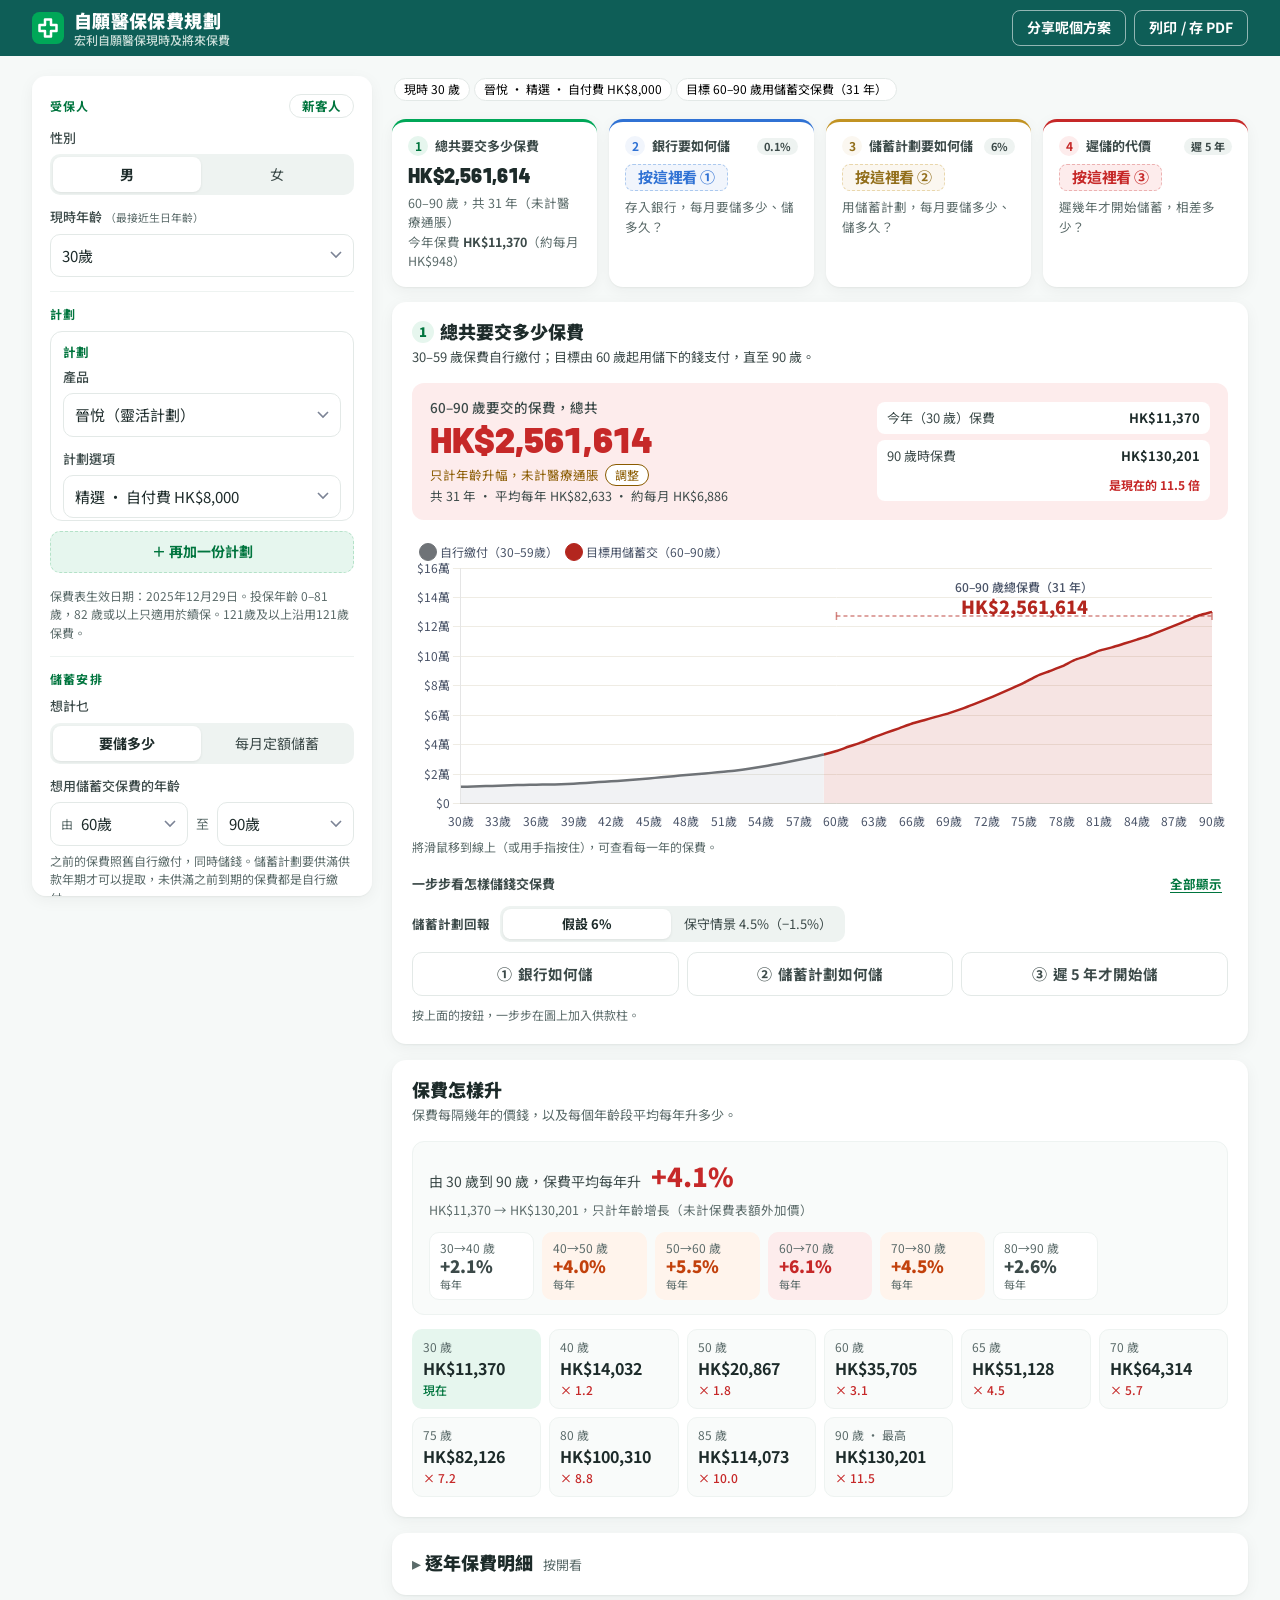
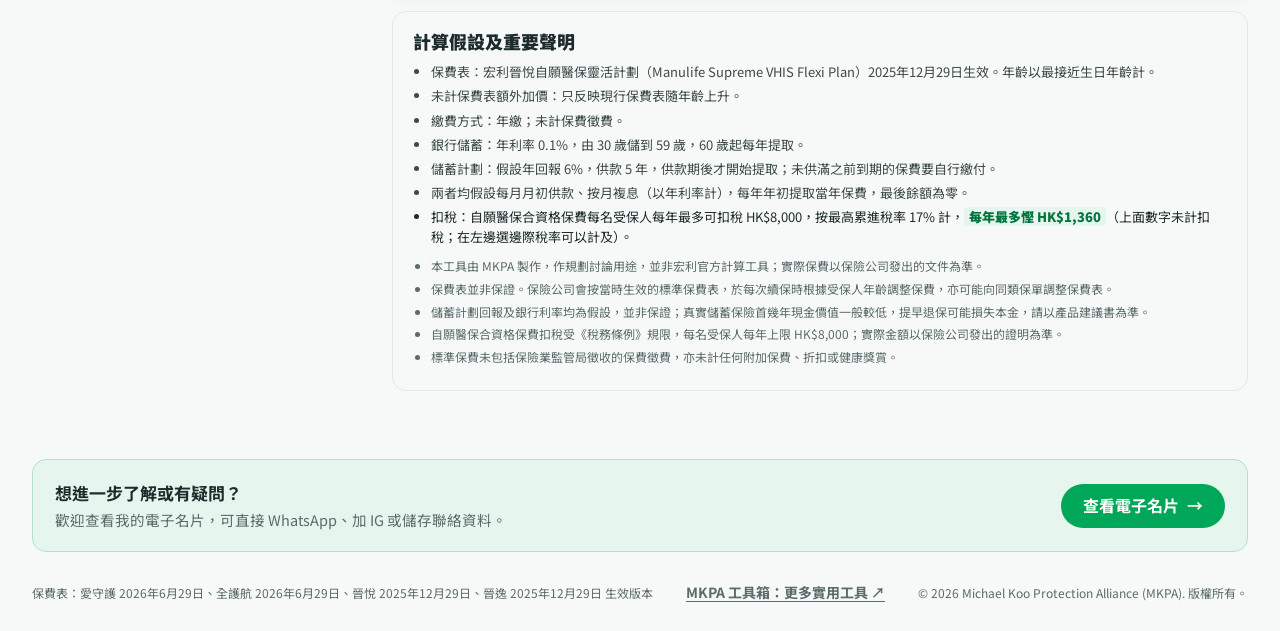
==== commit 5f81269d: "vhis-rate: 見客流程改善 - 「受保人」旁加「新客人」掣；新客人／重設會清設定、收埋步驟、返頂 - 分享連結加 show=1：客人打開即全部顯示，唔使逐格撳（之後網址會拎走 show） - " ====
--- a/index.html
+++ b/index.html
@@ -34,7 +34,7 @@
     <aside class="panel no-print" aria-label="輸入資料">
       <a class="jump" href="#results">看結果 ↓</a>
       <section class="group">
-        <h2 class="group__title">受保人</h2>
+        <h2 class="group__title group__title--row"><span>受保人</span><button type="button" class="btn-new" id="newClientBtn">新客人</button></h2>
         <div class="field">
           <span class="label">性別</span>
           <div class="seg" role="radiogroup" id="genderSeg">
--- a/css/style.css
+++ b/css/style.css
@@ -713,3 +713,42 @@
 .infl-tag__go { border: 1px solid currentColor; background: #fff; color: inherit; border-radius: 999px; padding: 1px 9px; font: inherit; font-size: 12px; cursor: pointer; }
 .infl-tag__go:hover { background: #FFF5DC; }
 @media (max-width: 560px) { .cons-d { display: none; } }
+
+/* 兩個方案嘅差距：三欄 */
+.gap { grid-column: 1 / -1; display: grid; grid-template-columns: 1fr 1fr 1.25fr; gap: 10px; padding: 12px; border-radius: 12px; background: #F4FAF7; border: 1.5px solid #9FDCBB; }
+.gap__col { display: flex; flex-direction: column; gap: 3px; padding: 12px 14px; border-radius: 10px; min-width: 0; font-size: 13px; color: var(--ink-2); }
+.gap__col--bank { background: var(--bank-soft); }
+.gap__col--plan { background: var(--plan-soft); }
+.gap__col--diff { background: var(--brand-soft); border: 1.5px solid var(--brand-fill); }
+.gap__lbl { font-size: 12.5px; font-weight: 700; }
+.gap__col--bank .gap__lbl { color: var(--bank); }
+.gap__col--plan .gap__lbl { color: var(--plan); }
+.gap__col--diff .gap__lbl { color: var(--brand-2); }
+.gap__v { font-family: var(--num); font-size: 19px; color: var(--ink); }
+.gap__big { font-family: var(--num); font-size: clamp(26px, 3vw, 34px); font-weight: 700; line-height: 1.15; color: var(--brand); }
+.gap__col--diff span:not(.gap__lbl) { color: var(--brand); font-weight: 700; }
+.gap__cons, .gap__delay { grid-column: 1 / -1; margin: 0; font-size: 13px; border-radius: 8px; padding: 8px 12px; text-align: left; }
+.gap__cons { color: #8A5B00; background: #FFF8E6; }
+.gap__delay { font: inherit; font-size: 13px; color: var(--premium); background: var(--premium-soft); border: 0; cursor: pointer; }
+.gap__delay span { font-weight: 700; white-space: nowrap; }
+.gap__delay:hover { filter: brightness(.97); }
+@media (max-width: 720px) { .gap { grid-template-columns: 1fr 1fr; } .gap__col--diff { grid-column: 1 / -1; } }
+@media (max-width: 420px) { .gap { grid-template-columns: 1fr; padding: 10px; } }
+@media print {
+  .gap { break-inside: avoid; padding: 6px; gap: 6px; }
+  .gap__col { padding: 6px 10px; font-size: 11px; }
+  .gap__v { font-size: 15px; }
+  .gap__big { font-size: 22px; }
+  .gap__cons { font-size: 11px; padding: 5px 8px; }
+  .gap__delay { display: none; } /* 第 4 部分已經有遲儲的代價 */
+  .gap ~ .baseline { display: none; } /* 列印時「完全不儲」已喺下面橫條，慳位 */
+}
+
+/* 新客人掣、可撳嘅摘要 */
+.group__title--row { display: flex; align-items: center; justify-content: space-between; gap: 8px; }
+.btn-new { font: inherit; font-size: 12.5px; font-weight: 700; letter-spacing: 0; color: var(--brand); background: #fff; border: 1px solid var(--line); border-radius: 999px; padding: 3px 12px; cursor: pointer; }
+.btn-new:hover { border-color: var(--brand); }
+.tag--go { font: inherit; cursor: pointer; }
+.tag--go:hover { border-color: var(--brand); color: var(--brand); }
+@media print { .btn-new { display: none; } .tag--go { cursor: auto; } }
+@media print { body.is-fixed #totalTitle, body.is-fixed #totalBars { display: none; } }
